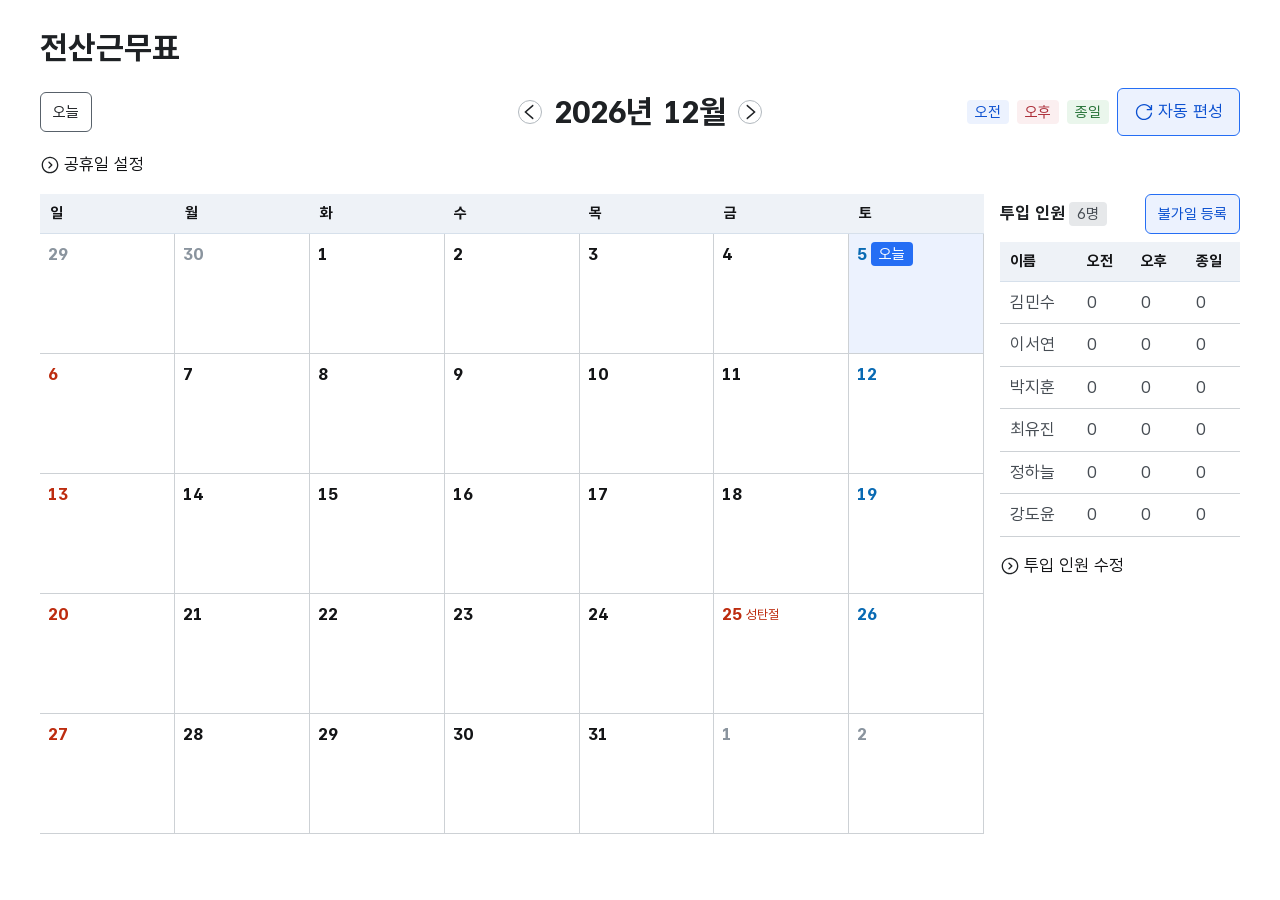
==== static/ssms/html/schedule.html @ 17f637df "Center a large month heading and use the KRDS calendar for holiday dates - Toolbar becomes a three-c" ====
<!DOCTYPE html>
<html lang="ko">
<head>
	<meta charset="UTF-8">
	<meta name="viewport" content="width=device-width, initial-scale=1.0">
	<title>전산근무표 일정 | SSMS</title>
	<link rel="stylesheet" href="../../krds/resources/css/component/output.css">
	<link rel="stylesheet" href="../css/font.css">
	<link rel="stylesheet" href="../css/schedule.css">
</head>
<body>
<div id="wrap">
	<main id="container">
		<div class="inner ssms-schedule">
			<!-- 페이지 제목 -->
			<div class="ssms-schedule__header">
				<h2 class="ssms-schedule__title">전산근무표</h2>
			</div>
			<!-- //페이지 제목 -->

			<!-- 달력 툴바 -->
			<div class="ssms-schedule__toolbar">
				<div class="ssms-schedule__today">
					<button type="button" class="krds-btn small tertiary" id="btn_today">오늘</button>
				</div>
				<div class="ssms-schedule__nav">
					<button type="button" class="krds-btn medium icon border" id="btn_prev_month">
						<span class="sr-only">이전 달</span>
						<i class="svg-icon ico-angle left"></i>
					</button>
					<h3 class="ssms-schedule__month" id="schedule_month"></h3>
					<button type="button" class="krds-btn medium icon border" id="btn_next_month">
						<span class="sr-only">다음 달</span>
						<i class="svg-icon ico-angle right"></i>
					</button>
				</div>
				<div class="ssms-schedule__actions">
					<div class="krds-badge-wrap" aria-label="근무 범례">
						<span class="krds-badge bg-light-primary">오전</span>
						<span class="krds-badge bg-light-point">오후</span>
						<span class="krds-badge bg-light-success">종일</span>
					</div>
					<button type="button" class="krds-btn medium secondary" id="btn_auto_assign">
						<i class="svg-icon ico-refresh"></i>
						자동 편성
					</button>
				</div>
			</div>
			<!-- //달력 툴바 -->

			<!-- 공휴일 설정 -->
			<div class="krds-disclosure conts-expand-area ssms-holiday">
				<button type="button" class="btn-conts-expand">공휴일 설정</button>
				<div class="expand-wrap">
					<div class="expand-in">
						<form id="holiday_form" novalidate>
							<div class="fieldset">
								<div class="form-col-group">
									<div class="form-group">
										<div class="form-tit">
											<label for="holiday_date">날짜</label>
										</div>
										<!-- KRDS 날짜 입력 필드: 직접 입력 + 달력 버튼, 달력(.krds-calendar-area)은 schedule.js에서 렌더링 -->
										<div class="form-conts calendar-conts" id="holiday_date_conts">
											<div class="calendar-input">
												<input type="text" id="holiday_date" class="krds-input datepicker" placeholder="YYYY-MM-DD" inputmode="numeric" maxlength="10" autocomplete="off" aria-describedby="holiday_date_hint">
												<button type="button" class="krds-btn medium icon form-btn-datepicker" id="btn_holiday_calendar" aria-haspopup="dialog" aria-expanded="false">
													<span class="sr-only">달력 열기</span>
													<i class="svg-icon ico-calendar"></i>
												</button>
											</div>
										</div>
										<p class="form-hint" id="holiday_date_hint">예: 2026-10-05</p>
									</div>
									<div class="form-group">
										<div class="form-tit">
											<label for="holiday_name">공휴일명</label>
										</div>
										<div class="form-conts">
											<input type="text" id="holiday_name" class="krds-input" maxlength="20" autocomplete="off" aria-describedby="holiday_name_hint">
										</div>
										<p class="form-hint" id="holiday_name_hint">예: 임시공휴일 (20자 이내)</p>
									</div>
								</div>
								<button type="submit" class="krds-btn medium secondary">공휴일 추가</button>
							</div>
						</form>
						<h4 class="ssms-holiday__title" id="holiday_list_title"></h4>
						<!-- 표시 중인 달의 공휴일 목록은 schedule.js에서 렌더링 -->
						<ul class="ssms-holiday__list" id="holiday_list" aria-labelledby="holiday_list_title" tabindex="-1"></ul>
					</div>
				</div>
			</div>
			<!-- //공휴일 설정 -->
			<p class="sr-only" id="schedule_status" aria-live="polite"></p>

			<div class="ssms-schedule__body">
				<!-- 달력 (tbody는 schedule.js에서 렌더링) -->
				<div class="krds-table-wrap scroll ssms-calendar ssms-schedule__calendar">
					<table class="tbl data">
						<caption class="sr-only" id="calendar_caption"></caption>
						<thead>
						<tr>
							<th scope="col">일</th>
							<th scope="col">월</th>
							<th scope="col">화</th>
							<th scope="col">수</th>
							<th scope="col">목</th>
							<th scope="col">금</th>
							<th scope="col">토</th>
						</tr>
						</thead>
						<tbody id="calendar_body"></tbody>
					</table>
				</div>
				<!-- //달력 -->

				<!-- 투입 인원 (tbody는 schedule.js에서 렌더링) -->
				<aside class="ssms-schedule__aside" aria-labelledby="tit_members">
					<div class="ssms-schedule__aside-head">
						<h3 class="ssms-schedule__subtitle" id="tit_members">투입 인원 <span class="krds-badge bg-light-gray" id="member_count"></span></h3>
						<button type="button" class="krds-btn small secondary open-modal" data-target="modal_unavailable">불가일 등록</button>
					</div>
					<div class="krds-table-wrap ssms-members">
						<table class="tbl data">
							<caption class="sr-only" id="members_caption"></caption>
							<thead>
							<tr>
								<th scope="col">이름</th>
								<th scope="col">오전</th>
								<th scope="col">오후</th>
								<th scope="col">종일</th>
							</tr>
							</thead>
							<tbody id="members_body"></tbody>
						</table>
					</div>

					<!-- 투입 인원 수정 -->
					<div class="krds-disclosure conts-expand-area ssms-member">
						<button type="button" class="btn-conts-expand">투입 인원 수정</button>
						<div class="expand-wrap">
							<div class="expand-in">
								<form id="member_form" novalidate>
									<div class="fieldset">
										<div class="form-group">
											<div class="form-tit">
												<label for="member_name">이름</label>
											</div>
											<div class="form-conts">
												<input type="text" id="member_name" class="krds-input" maxlength="20" autocomplete="off" aria-describedby="member_name_hint">
											</div>
											<p class="form-hint" id="member_name_hint">20자 이내로 입력해 주세요.</p>
										</div>
										<button type="submit" class="krds-btn medium secondary">인원 추가</button>
									</div>
								</form>
								<!-- 인원 목록(수정, 삭제)은 schedule.js에서 렌더링 -->
								<ul class="ssms-member__list" id="member_list" aria-label="투입 인원 목록" tabindex="-1"></ul>
							</div>
						</div>
					</div>
					<!-- //투입 인원 수정 -->
				</aside>
				<!-- //투입 인원 -->
			</div>
		</div>
	</main>
</div>

<!-- 근무 불가일 등록 모달 -->
<section id="modal_unavailable" class="krds-modal fade" role="dialog" aria-labelledby="tit_modal_unavailable">
	<div class="modal-dialog modal-md">
		<div class="modal-content">
			<div class="modal-header">
				<h2 id="tit_modal_unavailable" class="modal-title">근무 불가일 등록</h2>
			</div>
			<div class="modal-conts">
				<div class="conts-area">
					<div class="form-group">
						<div class="form-tit">
							<label for="unavailable_member">투입 인원</label>
						</div>
						<div class="form-conts">
							<select id="unavailable_member" class="krds-form-select"></select>
						</div>
					</div>
					<fieldset class="fieldset">
						<legend id="unavailable_legend"></legend>
						<p class="form-hint">근무에 들어갈 수 없는 날짜의 오전, 오후를 선택해 주세요. 금요일은 한 명이 종일 근무하므로 종일로 선택합니다. 주말과 공휴일은 제외됩니다.</p>
						<!-- 날짜별 오전/오후 체크박스는 schedule.js에서 렌더링 -->
						<div class="ssms-unavailable" id="unavailable_list"></div>
					</fieldset>
				</div>
			</div>
			<div class="modal-btn btn-wrap">
				<button type="button" class="krds-btn medium tertiary close-modal">취소</button>
				<button type="button" class="krds-btn medium primary close-modal" id="btn_unavailable_save">저장</button>
			</div>
			<button type="button" class="krds-btn medium icon btn-close close-modal">
				<span class="sr-only">닫기</span>
				<i class="svg-icon ico-popup-close"></i>
			</button>
		</div>
	</div>
	<div class="modal-back"></div>
</section>
<!-- //근무 불가일 등록 모달 -->

<!-- 근무 수정 모달 -->
<section id="modal_duty_edit" class="krds-modal fade" role="dialog" aria-labelledby="tit_modal_duty_edit">
	<div class="modal-dialog modal-sm">
		<div class="modal-content">
			<div class="modal-header">
				<h2 id="tit_modal_duty_edit" class="modal-title">근무 수정</h2>
			</div>
			<div class="modal-conts">
				<div class="conts-area">
					<!-- 달력에서 누른 날짜의 근무 칸(월~목: 오전/오후, 금: 종일)은 schedule.js에서 렌더링 -->
					<div class="fieldset" id="duty_slots"></div>
				</div>
			</div>
			<div class="modal-btn btn-wrap">
				<button type="button" class="krds-btn medium tertiary close-modal">취소</button>
				<button type="button" class="krds-btn medium primary close-modal" id="btn_duty_save">저장</button>
			</div>
			<button type="button" class="krds-btn medium icon btn-close close-modal">
				<span class="sr-only">닫기</span>
				<i class="svg-icon ico-popup-close"></i>
			</button>
		</div>
	</div>
	<div class="modal-back"></div>
</section>
<!-- //근무 수정 모달 -->

<!-- 투입 인원 삭제 확인 모달 -->
<section id="modal_member_delete" class="krds-modal fade" role="dialog" aria-labelledby="tit_modal_member_delete">
	<div class="modal-dialog modal-sm">
		<div class="modal-content">
			<div class="modal-header">
				<h2 id="tit_modal_member_delete" class="modal-title">투입 인원 삭제</h2>
			</div>
			<div class="modal-conts">
				<div class="conts-area">
					<p id="member_delete_message"></p>
				</div>
			</div>
			<div class="modal-btn btn-wrap">
				<button type="button" class="krds-btn medium tertiary close-modal">취소</button>
				<button type="button" class="krds-btn medium primary close-modal" id="btn_member_delete">삭제</button>
			</div>
			<button type="button" class="krds-btn medium icon btn-close close-modal">
				<span class="sr-only">닫기</span>
				<i class="svg-icon ico-popup-close"></i>
			</button>
		</div>
	</div>
	<div class="modal-back"></div>
</section>
<!-- //투입 인원 삭제 확인 모달 -->

<!--
	근무 편성 초기 데이터
	- 처음 실행할 때만 사용하고, 이후 변경 내용은 브라우저 localStorage("ssms.schedule")에 저장된다
	- members: 투입 인원 이름 목록
	- holidays: { "YYYY-MM-DD": "공휴일명" }
	- unavailable: { 이름: ["YYYY-MM-DD_AM" | "YYYY-MM-DD_PM"] }
	- unavailable 금요일: "YYYY-MM-DD_DAY"
	- schedule: { "YYYY-MM-DD": { "AM": 이름, "PM": 이름 } }, 금요일은 { "DAY": 이름 }
-->
<script type="application/json" id="schedule_data">
	{
		"holidays": {
			"2026-01-01": "신정",
			"2026-02-16": "설날 연휴",
			"2026-02-17": "설날",
			"2026-02-18": "설날 연휴",
			"2026-03-01": "삼일절",
			"2026-03-02": "대체공휴일",
			"2026-05-05": "어린이날",
			"2026-05-24": "부처님오신날",
			"2026-05-25": "대체공휴일",
			"2026-06-03": "전국동시지방선거",
			"2026-06-06": "현충일",
			"2026-08-15": "광복절",
			"2026-08-17": "대체공휴일",
			"2026-09-24": "추석 연휴",
			"2026-09-25": "추석",
			"2026-09-26": "추석 연휴",
			"2026-10-03": "개천절",
			"2026-10-05": "대체공휴일",
			"2026-10-09": "한글날",
			"2026-12-25": "성탄절"
		},
		"members": ["김민수", "이서연", "박지훈", "최유진", "정하늘", "강도윤"],
		"unavailable": {
			"김민수": ["2026-10-14_AM", "2026-10-14_PM", "2026-10-15_AM"],
			"이서연": ["2026-10-22_PM"],
			"박지훈": [],
			"최유진": ["2026-10-27_AM", "2026-10-28_AM", "2026-10-29_PM"],
			"정하늘": ["2026-10-07_PM"],
			"강도윤": ["2026-10-20_AM", "2026-10-20_PM"]
		},
		"schedule": {
			"2026-10-01": {"AM": "김민수", "PM": "최유진"},
			"2026-10-02": {"DAY": "이서연"},
			"2026-10-06": {"AM": "강도윤", "PM": "박지훈"},
			"2026-10-07": {"AM": "김민수", "PM": "최유진"},
			"2026-10-08": {"AM": "이서연", "PM": "정하늘"},
			"2026-10-12": {"AM": "강도윤", "PM": "박지훈"},
			"2026-10-13": {"AM": "김민수", "PM": "최유진"},
			"2026-10-14": {"AM": "이서연", "PM": "정하늘"},
			"2026-10-15": {"AM": "박지훈", "PM": "강도윤"},
			"2026-10-16": {"DAY": "최유진"},
			"2026-10-19": {"AM": "김민수", "PM": "최유진"},
			"2026-10-20": {"AM": "이서연", "PM": "정하늘"},
			"2026-10-21": {"AM": "박지훈", "PM": "강도윤"},
			"2026-10-22": {"AM": "최유진", "PM": "김민수"},
			"2026-10-23": {"DAY": "정하늘"},
			"2026-10-26": {"AM": "이서연", "PM": "정하늘"},
			"2026-10-27": {"AM": "박지훈", "PM": "강도윤"},
			"2026-10-28": {"AM": "정하늘", "PM": "김민수"},
			"2026-10-29": {"AM": "정하늘", "PM": "이서연"},
			"2026-10-30": {"DAY": "강도윤"}
		}
	}
</script>

<script src="../../krds/resources/js/component/ui-script.js"></script>
<script src="../js/schedule.js"></script>
</body>
</html>
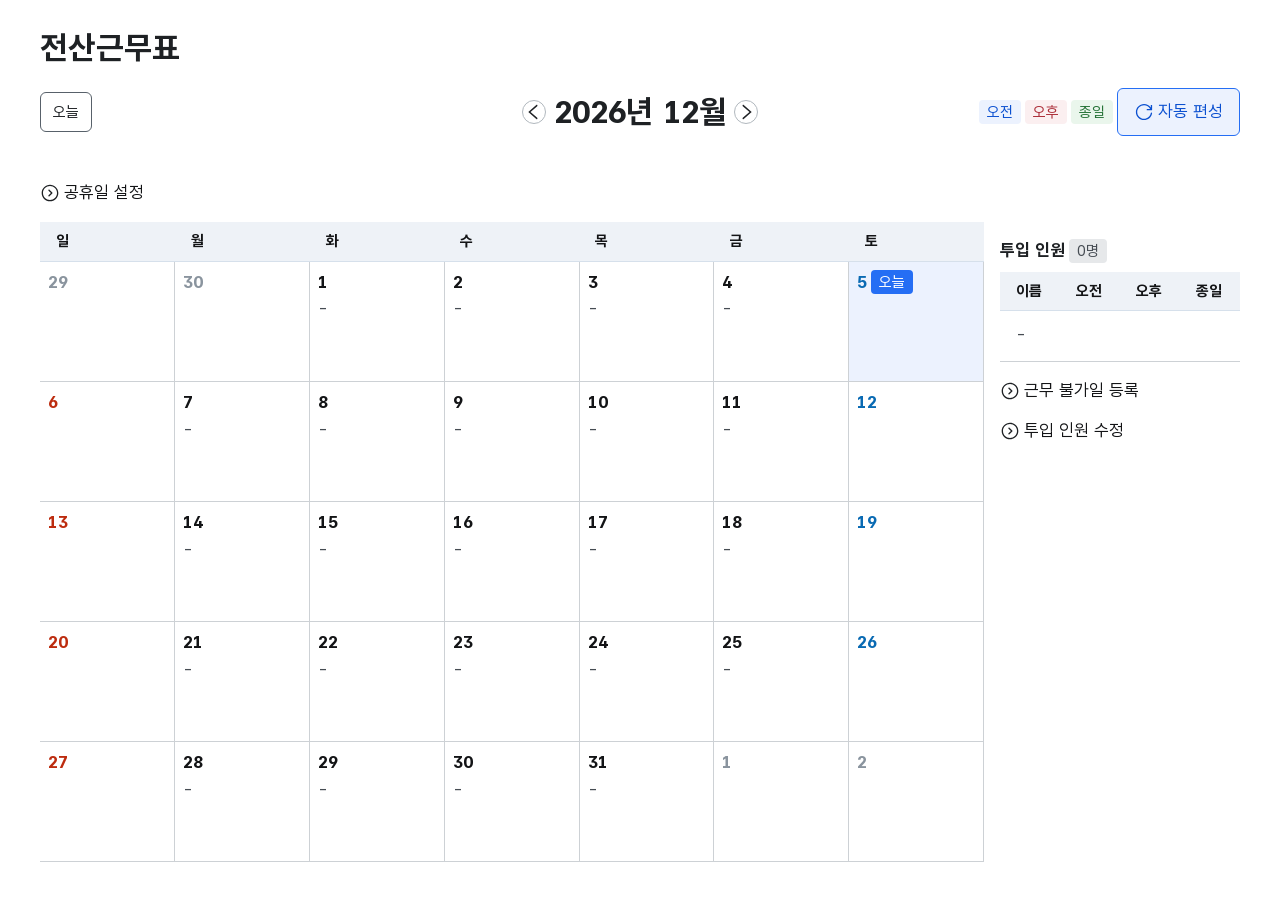
==== commit 66c0c601: "Rewrite schedule page compactly and align it with KRDS patterns Code must be printed and retyped for" ====
--- a/static/ssms/html/schedule.html
+++ b/static/ssms/html/schedule.html
@@ -1,331 +1,147 @@
 <!DOCTYPE html>
 <html lang="ko">
 <head>
-	<meta charset="UTF-8">
-	<meta name="viewport" content="width=device-width, initial-scale=1.0">
-	<title>전산근무표 일정 | SSMS</title>
-	<link rel="stylesheet" href="../../krds/resources/css/component/output.css">
-	<link rel="stylesheet" href="../css/font.css">
-	<link rel="stylesheet" href="../css/schedule.css">
+<meta charset="UTF-8">
+<meta name="viewport" content="width=device-width, initial-scale=1.0">
+<title>전산근무표 | SSMS</title>
+<link rel="stylesheet" href="../../krds/resources/css/component/output.css">
+<link rel="stylesheet" href="../css/schedule.css">
 </head>
 <body>
 <div id="wrap">
-	<main id="container">
-		<div class="inner ssms-schedule">
-			<!-- 페이지 제목 -->
-			<div class="ssms-schedule__header">
-				<h2 class="ssms-schedule__title">전산근무표</h2>
-			</div>
-			<!-- //페이지 제목 -->
+<main id="container" class="inner ssms">
+<h2 class="ssms__title">전산근무표</h2>
+<div class="ssms__toolbar">
+	<div><button type="button" class="krds-btn small tertiary" id="btn_today">오늘</button></div>
+	<div class="ssms__nav">
+		<button type="button" class="krds-btn medium icon border" id="btn_prev"><span class="sr-only">이전 달</span><i class="svg-icon ico-angle left"></i></button>
+		<h3 class="ssms__month" id="month"></h3>
+		<button type="button" class="krds-btn medium icon border" id="btn_next"><span class="sr-only">다음 달</span><i class="svg-icon ico-angle right"></i></button>
+	</div>
+	<div class="ssms__actions">
+		<span class="krds-badge bg-light-primary">오전</span>
+		<span class="krds-badge bg-light-point">오후</span>
+		<span class="krds-badge bg-light-success">종일</span>
+		<button type="button" class="krds-btn medium secondary" id="btn_auto"><i class="svg-icon ico-refresh"></i>자동 편성</button>
+	</div>
+</div>
+<p class="ssms__status" id="status" aria-live="polite"></p>
 
-			<!-- 달력 툴바 -->
-			<div class="ssms-schedule__toolbar">
-				<div class="ssms-schedule__today">
-					<button type="button" class="krds-btn small tertiary" id="btn_today">오늘</button>
+<div class="krds-disclosure conts-expand-area ssms__panel">
+	<button type="button" class="btn-conts-expand">공휴일 설정</button>
+	<div class="expand-wrap"><div class="expand-in">
+		<form id="holiday_form" class="fieldset" novalidate>
+			<p class="form-hint">모든 항목은 필수 입력입니다.</p>
+			<div class="form-col-group">
+				<div class="form-group">
+					<div class="form-tit"><label for="holiday_date">날짜</label></div>
+					<div class="form-conts calendar-conts" id="holiday_conts">
+						<div class="calendar-input">
+							<input type="text" id="holiday_date" class="krds-input" placeholder="YYYY-MM-DD" maxlength="10" autocomplete="off" aria-required="true" aria-describedby="holiday_date_hint">
+							<button type="button" class="krds-btn medium icon" id="holiday_cal" aria-expanded="false"><span class="sr-only">달력 열기</span><i class="svg-icon ico-calendar"></i></button>
+						</div>
+					</div>
+					<p class="form-hint" id="holiday_date_hint">예: 2026-10-05</p>
 				</div>
-				<div class="ssms-schedule__nav">
-					<button type="button" class="krds-btn medium icon border" id="btn_prev_month">
-						<span class="sr-only">이전 달</span>
-						<i class="svg-icon ico-angle left"></i>
-					</button>
-					<h3 class="ssms-schedule__month" id="schedule_month"></h3>
-					<button type="button" class="krds-btn medium icon border" id="btn_next_month">
-						<span class="sr-only">다음 달</span>
-						<i class="svg-icon ico-angle right"></i>
-					</button>
-				</div>
-				<div class="ssms-schedule__actions">
-					<div class="krds-badge-wrap" aria-label="근무 범례">
-						<span class="krds-badge bg-light-primary">오전</span>
-						<span class="krds-badge bg-light-point">오후</span>
-						<span class="krds-badge bg-light-success">종일</span>
-					</div>
-					<button type="button" class="krds-btn medium secondary" id="btn_auto_assign">
-						<i class="svg-icon ico-refresh"></i>
-						자동 편성
-					</button>
+				<div class="form-group">
+					<div class="form-tit"><label for="holiday_name">공휴일명</label></div>
+					<div class="form-conts"><input type="text" id="holiday_name" class="krds-input" maxlength="20" autocomplete="off" aria-required="true" aria-describedby="holiday_name_hint"></div>
+					<p class="form-hint" id="holiday_name_hint">예: 임시공휴일 (20자 이내)</p>
 				</div>
 			</div>
-			<!-- //달력 툴바 -->
-
-			<!-- 공휴일 설정 -->
-			<div class="krds-disclosure conts-expand-area ssms-holiday">
-				<button type="button" class="btn-conts-expand">공휴일 설정</button>
-				<div class="expand-wrap">
-					<div class="expand-in">
-						<form id="holiday_form" novalidate>
-							<div class="fieldset">
-								<div class="form-col-group">
-									<div class="form-group">
-										<div class="form-tit">
-											<label for="holiday_date">날짜</label>
-										</div>
-										<!-- KRDS 날짜 입력 필드: 직접 입력 + 달력 버튼, 달력(.krds-calendar-area)은 schedule.js에서 렌더링 -->
-										<div class="form-conts calendar-conts" id="holiday_date_conts">
-											<div class="calendar-input">
-												<input type="text" id="holiday_date" class="krds-input datepicker" placeholder="YYYY-MM-DD" inputmode="numeric" maxlength="10" autocomplete="off" aria-describedby="holiday_date_hint">
-												<button type="button" class="krds-btn medium icon form-btn-datepicker" id="btn_holiday_calendar" aria-haspopup="dialog" aria-expanded="false">
-													<span class="sr-only">달력 열기</span>
-													<i class="svg-icon ico-calendar"></i>
-												</button>
-											</div>
-										</div>
-										<p class="form-hint" id="holiday_date_hint">예: 2026-10-05</p>
-									</div>
-									<div class="form-group">
-										<div class="form-tit">
-											<label for="holiday_name">공휴일명</label>
-										</div>
-										<div class="form-conts">
-											<input type="text" id="holiday_name" class="krds-input" maxlength="20" autocomplete="off" aria-describedby="holiday_name_hint">
-										</div>
-										<p class="form-hint" id="holiday_name_hint">예: 임시공휴일 (20자 이내)</p>
-									</div>
-								</div>
-								<button type="submit" class="krds-btn medium secondary">공휴일 추가</button>
-							</div>
-						</form>
-						<h4 class="ssms-holiday__title" id="holiday_list_title"></h4>
-						<!-- 표시 중인 달의 공휴일 목록은 schedule.js에서 렌더링 -->
-						<ul class="ssms-holiday__list" id="holiday_list" aria-labelledby="holiday_list_title" tabindex="-1"></ul>
-					</div>
-				</div>
-			</div>
-			<!-- //공휴일 설정 -->
-			<p class="sr-only" id="schedule_status" aria-live="polite"></p>
-
-			<div class="ssms-schedule__body">
-				<!-- 달력 (tbody는 schedule.js에서 렌더링) -->
-				<div class="krds-table-wrap scroll ssms-calendar ssms-schedule__calendar">
-					<table class="tbl data">
-						<caption class="sr-only" id="calendar_caption"></caption>
-						<thead>
-						<tr>
-							<th scope="col">일</th>
-							<th scope="col">월</th>
-							<th scope="col">화</th>
-							<th scope="col">수</th>
-							<th scope="col">목</th>
-							<th scope="col">금</th>
-							<th scope="col">토</th>
-						</tr>
-						</thead>
-						<tbody id="calendar_body"></tbody>
-					</table>
-				</div>
-				<!-- //달력 -->
-
-				<!-- 투입 인원 (tbody는 schedule.js에서 렌더링) -->
-				<aside class="ssms-schedule__aside" aria-labelledby="tit_members">
-					<div class="ssms-schedule__aside-head">
-						<h3 class="ssms-schedule__subtitle" id="tit_members">투입 인원 <span class="krds-badge bg-light-gray" id="member_count"></span></h3>
-						<button type="button" class="krds-btn small secondary open-modal" data-target="modal_unavailable">불가일 등록</button>
-					</div>
-					<div class="krds-table-wrap ssms-members">
-						<table class="tbl data">
-							<caption class="sr-only" id="members_caption"></caption>
-							<thead>
-							<tr>
-								<th scope="col">이름</th>
-								<th scope="col">오전</th>
-								<th scope="col">오후</th>
-								<th scope="col">종일</th>
-							</tr>
-							</thead>
-							<tbody id="members_body"></tbody>
-						</table>
-					</div>
-
-					<!-- 투입 인원 수정 -->
-					<div class="krds-disclosure conts-expand-area ssms-member">
-						<button type="button" class="btn-conts-expand">투입 인원 수정</button>
-						<div class="expand-wrap">
-							<div class="expand-in">
-								<form id="member_form" novalidate>
-									<div class="fieldset">
-										<div class="form-group">
-											<div class="form-tit">
-												<label for="member_name">이름</label>
-											</div>
-											<div class="form-conts">
-												<input type="text" id="member_name" class="krds-input" maxlength="20" autocomplete="off" aria-describedby="member_name_hint">
-											</div>
-											<p class="form-hint" id="member_name_hint">20자 이내로 입력해 주세요.</p>
-										</div>
-										<button type="submit" class="krds-btn medium secondary">인원 추가</button>
-									</div>
-								</form>
-								<!-- 인원 목록(수정, 삭제)은 schedule.js에서 렌더링 -->
-								<ul class="ssms-member__list" id="member_list" aria-label="투입 인원 목록" tabindex="-1"></ul>
-							</div>
-						</div>
-					</div>
-					<!-- //투입 인원 수정 -->
-				</aside>
-				<!-- //투입 인원 -->
-			</div>
-		</div>
-	</main>
+			<div class="ssms__buttons"><button type="submit" class="krds-btn medium secondary">공휴일 추가</button></div>
+		</form>
+		<h4 class="ssms__subtitle" id="holiday_title"></h4>
+		<ul class="ssms__list" id="holiday_list" tabindex="-1"></ul>
+	</div></div>
 </div>
 
-<!-- 근무 불가일 등록 모달 -->
-<section id="modal_unavailable" class="krds-modal fade" role="dialog" aria-labelledby="tit_modal_unavailable">
-	<div class="modal-dialog modal-md">
-		<div class="modal-content">
-			<div class="modal-header">
-				<h2 id="tit_modal_unavailable" class="modal-title">근무 불가일 등록</h2>
-			</div>
-			<div class="modal-conts">
-				<div class="conts-area">
+<div class="ssms__body">
+	<div class="krds-table-wrap scroll ssms-calendar">
+		<table class="tbl data">
+			<caption class="sr-only" id="cal_caption"></caption>
+			<thead><tr><th scope="col">일</th><th scope="col">월</th><th scope="col">화</th><th scope="col">수</th><th scope="col">목</th><th scope="col">금</th><th scope="col">토</th></tr></thead>
+			<tbody id="cal_body"></tbody>
+		</table>
+	</div>
+	<aside class="ssms__aside">
+		<h3 class="ssms__subtitle">투입 인원 <span class="krds-badge bg-light-gray" id="member_count"></span></h3>
+		<div class="krds-table-wrap ssms-members">
+			<table class="tbl data">
+				<caption class="sr-only">이번 달 인원별 근무 횟수</caption>
+				<thead><tr><th scope="col">이름</th><th scope="col">오전</th><th scope="col">오후</th><th scope="col">종일</th></tr></thead>
+				<tbody id="member_body"></tbody>
+			</table>
+		</div>
+
+		<div class="krds-disclosure conts-expand-area ssms__panel">
+			<button type="button" class="btn-conts-expand">근무 불가일 등록</button>
+			<div class="expand-wrap"><div class="expand-in">
+				<form id="unavail_form" class="fieldset" novalidate>
 					<div class="form-group">
-						<div class="form-tit">
-							<label for="unavailable_member">투입 인원</label>
-						</div>
-						<div class="form-conts">
-							<select id="unavailable_member" class="krds-form-select"></select>
-						</div>
+						<div class="form-tit"><label for="unavail_member">투입 인원</label></div>
+						<div class="form-conts"><select id="unavail_member" class="krds-form-select"></select></div>
 					</div>
 					<fieldset class="fieldset">
-						<legend id="unavailable_legend"></legend>
-						<p class="form-hint">근무에 들어갈 수 없는 날짜의 오전, 오후를 선택해 주세요. 금요일은 한 명이 종일 근무하므로 종일로 선택합니다. 주말과 공휴일은 제외됩니다.</p>
-						<!-- 날짜별 오전/오후 체크박스는 schedule.js에서 렌더링 -->
-						<div class="ssms-unavailable" id="unavailable_list"></div>
+						<legend id="unavail_legend"></legend>
+						<p class="form-hint">근무할 수 없는 시간을 선택해 주세요. 금요일은 종일 한 명이 근무합니다.</p>
+						<div class="ssms__list" id="unavail_list"></div>
 					</fieldset>
-				</div>
-			</div>
-			<div class="modal-btn btn-wrap">
-				<button type="button" class="krds-btn medium tertiary close-modal">취소</button>
-				<button type="button" class="krds-btn medium primary close-modal" id="btn_unavailable_save">저장</button>
-			</div>
-			<button type="button" class="krds-btn medium icon btn-close close-modal">
-				<span class="sr-only">닫기</span>
-				<i class="svg-icon ico-popup-close"></i>
-			</button>
+					<div class="ssms__buttons">
+						<button type="button" class="krds-btn medium tertiary" id="unavail_cancel">취소</button>
+						<button type="submit" class="krds-btn medium primary">저장</button>
+					</div>
+				</form>
+			</div></div>
 		</div>
-	</div>
+
+		<div class="krds-disclosure conts-expand-area ssms__panel">
+			<button type="button" class="btn-conts-expand">투입 인원 수정</button>
+			<div class="expand-wrap"><div class="expand-in">
+				<form id="member_form" class="fieldset" novalidate>
+					<div class="form-group">
+						<div class="form-tit"><label for="member_name">이름 (필수)</label></div>
+						<div class="form-conts"><input type="text" id="member_name" class="krds-input" maxlength="20" autocomplete="off" aria-required="true" aria-describedby="member_name_hint"></div>
+						<p class="form-hint" id="member_name_hint">20자 이내로 입력해 주세요.</p>
+					</div>
+					<div class="ssms__buttons">
+						<button type="button" class="krds-btn medium tertiary" id="member_cancel" hidden>취소</button>
+						<button type="submit" class="krds-btn medium secondary" id="member_submit">인원 추가</button>
+					</div>
+				</form>
+				<ul class="ssms__list" id="member_list" tabindex="-1"></ul>
+			</div></div>
+		</div>
+	</aside>
+</div>
+</main>
+</div>
+
+<section id="modal_duty" class="krds-modal fade" role="dialog" aria-labelledby="duty_title">
+	<div class="modal-dialog modal-sm"><div class="modal-content">
+		<div class="modal-header"><h2 id="duty_title" class="modal-title"></h2></div>
+		<div class="modal-conts"><div class="conts-area fieldset" id="duty_slots"></div></div>
+		<div class="modal-btn btn-wrap">
+			<button type="button" class="krds-btn medium tertiary close-modal">취소</button>
+			<button type="button" class="krds-btn medium primary close-modal" id="duty_save">저장</button>
+		</div>
+		<button type="button" class="krds-btn medium icon btn-close close-modal"><span class="sr-only">닫기</span><i class="svg-icon ico-popup-close"></i></button>
+	</div></div>
 	<div class="modal-back"></div>
 </section>
-<!-- //근무 불가일 등록 모달 -->
 
-<!-- 근무 수정 모달 -->
-<section id="modal_duty_edit" class="krds-modal fade" role="dialog" aria-labelledby="tit_modal_duty_edit">
-	<div class="modal-dialog modal-sm">
-		<div class="modal-content">
-			<div class="modal-header">
-				<h2 id="tit_modal_duty_edit" class="modal-title">근무 수정</h2>
-			</div>
-			<div class="modal-conts">
-				<div class="conts-area">
-					<!-- 달력에서 누른 날짜의 근무 칸(월~목: 오전/오후, 금: 종일)은 schedule.js에서 렌더링 -->
-					<div class="fieldset" id="duty_slots"></div>
-				</div>
-			</div>
-			<div class="modal-btn btn-wrap">
-				<button type="button" class="krds-btn medium tertiary close-modal">취소</button>
-				<button type="button" class="krds-btn medium primary close-modal" id="btn_duty_save">저장</button>
-			</div>
-			<button type="button" class="krds-btn medium icon btn-close close-modal">
-				<span class="sr-only">닫기</span>
-				<i class="svg-icon ico-popup-close"></i>
-			</button>
+<section id="modal_confirm" class="krds-modal fade" role="dialog" aria-labelledby="confirm_title">
+	<div class="modal-dialog modal-sm"><div class="modal-content">
+		<div class="modal-header"><h2 id="confirm_title" class="modal-title"></h2></div>
+		<div class="modal-conts"><div class="conts-area"><p id="confirm_msg"></p></div></div>
+		<div class="modal-btn btn-wrap">
+			<button type="button" class="krds-btn medium tertiary close-modal">취소</button>
+			<button type="button" class="krds-btn medium primary close-modal" id="confirm_ok"></button>
 		</div>
-	</div>
+		<button type="button" class="krds-btn medium icon btn-close close-modal"><span class="sr-only">닫기</span><i class="svg-icon ico-popup-close"></i></button>
+	</div></div>
 	<div class="modal-back"></div>
 </section>
-<!-- //근무 수정 모달 -->
-
-<!-- 투입 인원 삭제 확인 모달 -->
-<section id="modal_member_delete" class="krds-modal fade" role="dialog" aria-labelledby="tit_modal_member_delete">
-	<div class="modal-dialog modal-sm">
-		<div class="modal-content">
-			<div class="modal-header">
-				<h2 id="tit_modal_member_delete" class="modal-title">투입 인원 삭제</h2>
-			</div>
-			<div class="modal-conts">
-				<div class="conts-area">
-					<p id="member_delete_message"></p>
-				</div>
-			</div>
-			<div class="modal-btn btn-wrap">
-				<button type="button" class="krds-btn medium tertiary close-modal">취소</button>
-				<button type="button" class="krds-btn medium primary close-modal" id="btn_member_delete">삭제</button>
-			</div>
-			<button type="button" class="krds-btn medium icon btn-close close-modal">
-				<span class="sr-only">닫기</span>
-				<i class="svg-icon ico-popup-close"></i>
-			</button>
-		</div>
-	</div>
-	<div class="modal-back"></div>
-</section>
-<!-- //투입 인원 삭제 확인 모달 -->
-
-<!--
-	근무 편성 초기 데이터
-	- 처음 실행할 때만 사용하고, 이후 변경 내용은 브라우저 localStorage("ssms.schedule")에 저장된다
-	- members: 투입 인원 이름 목록
-	- holidays: { "YYYY-MM-DD": "공휴일명" }
-	- unavailable: { 이름: ["YYYY-MM-DD_AM" | "YYYY-MM-DD_PM"] }
-	- unavailable 금요일: "YYYY-MM-DD_DAY"
-	- schedule: { "YYYY-MM-DD": { "AM": 이름, "PM": 이름 } }, 금요일은 { "DAY": 이름 }
--->
-<script type="application/json" id="schedule_data">
-	{
-		"holidays": {
-			"2026-01-01": "신정",
-			"2026-02-16": "설날 연휴",
-			"2026-02-17": "설날",
-			"2026-02-18": "설날 연휴",
-			"2026-03-01": "삼일절",
-			"2026-03-02": "대체공휴일",
-			"2026-05-05": "어린이날",
-			"2026-05-24": "부처님오신날",
-			"2026-05-25": "대체공휴일",
-			"2026-06-03": "전국동시지방선거",
-			"2026-06-06": "현충일",
-			"2026-08-15": "광복절",
-			"2026-08-17": "대체공휴일",
-			"2026-09-24": "추석 연휴",
-			"2026-09-25": "추석",
-			"2026-09-26": "추석 연휴",
-			"2026-10-03": "개천절",
-			"2026-10-05": "대체공휴일",
-			"2026-10-09": "한글날",
-			"2026-12-25": "성탄절"
-		},
-		"members": ["김민수", "이서연", "박지훈", "최유진", "정하늘", "강도윤"],
-		"unavailable": {
-			"김민수": ["2026-10-14_AM", "2026-10-14_PM", "2026-10-15_AM"],
-			"이서연": ["2026-10-22_PM"],
-			"박지훈": [],
-			"최유진": ["2026-10-27_AM", "2026-10-28_AM", "2026-10-29_PM"],
-			"정하늘": ["2026-10-07_PM"],
-			"강도윤": ["2026-10-20_AM", "2026-10-20_PM"]
-		},
-		"schedule": {
-			"2026-10-01": {"AM": "김민수", "PM": "최유진"},
-			"2026-10-02": {"DAY": "이서연"},
-			"2026-10-06": {"AM": "강도윤", "PM": "박지훈"},
-			"2026-10-07": {"AM": "김민수", "PM": "최유진"},
-			"2026-10-08": {"AM": "이서연", "PM": "정하늘"},
-			"2026-10-12": {"AM": "강도윤", "PM": "박지훈"},
-			"2026-10-13": {"AM": "김민수", "PM": "최유진"},
-			"2026-10-14": {"AM": "이서연", "PM": "정하늘"},
-			"2026-10-15": {"AM": "박지훈", "PM": "강도윤"},
-			"2026-10-16": {"DAY": "최유진"},
-			"2026-10-19": {"AM": "김민수", "PM": "최유진"},
-			"2026-10-20": {"AM": "이서연", "PM": "정하늘"},
-			"2026-10-21": {"AM": "박지훈", "PM": "강도윤"},
-			"2026-10-22": {"AM": "최유진", "PM": "김민수"},
-			"2026-10-23": {"DAY": "정하늘"},
-			"2026-10-26": {"AM": "이서연", "PM": "정하늘"},
-			"2026-10-27": {"AM": "박지훈", "PM": "강도윤"},
-			"2026-10-28": {"AM": "정하늘", "PM": "김민수"},
-			"2026-10-29": {"AM": "정하늘", "PM": "이서연"},
-			"2026-10-30": {"DAY": "강도윤"}
-		}
-	}
-</script>
 
 <script src="../../krds/resources/js/component/ui-script.js"></script>
 <script src="../js/schedule.js"></script>
--- a/static/ssms/css/schedule.css
+++ b/static/ssms/css/schedule.css
@@ -1,232 +1,45 @@
 @charset "UTF-8";
-/* 전산근무표 일정 - KRDS로 표현할 수 없는 레이아웃만 정의 */
+/* KRDS가 선언하지 않은 글꼴과 KRDS로 표현할 수 없는 배치만 정의 */
+@font-face { font-family: "Pretendard GOV"; font-weight: 400; src: url("../../krds/resources/fonts/PretendardGOV-Regular.subset.woff2") format("woff2"); }
+@font-face { font-family: "Pretendard GOV"; font-weight: 500; src: url("../../krds/resources/fonts/PretendardGOV-Medium.subset.woff2") format("woff2"); }
+@font-face { font-family: "Pretendard GOV"; font-weight: 700; src: url("../../krds/resources/fonts/PretendardGOV-Bold.subset.woff2") format("woff2"); }
+[hidden] { display: none !important; }
 
-/* 페이지 */
-.ssms-schedule {
-  padding-top: var(--krds-padding-8);
-  padding-bottom: var(--krds-padding-8);
-}
-.ssms-schedule__header,
-.ssms-schedule__toolbar,
-.ssms-schedule__nav,
-.ssms-schedule__actions {
-  display: flex;
-  flex-wrap: wrap;
-  align-items: center;
-  gap: var(--krds-gap-3);
-}
-.ssms-schedule__header,
-.ssms-schedule__toolbar {
-  justify-content: space-between;
-  margin-bottom: var(--krds-gap-5);
-}
-.ssms-schedule__title {
-  font-size: var(--krds-pc-font-size-heading-large);
-}
-.ssms-schedule__month {
-  min-width: 18rem;
-  font-size: var(--krds-pc-font-size-heading-large);
-  text-align: center;
-}
-/* 툴바: 왼쪽(오늘) · 가운데(연월) · 오른쪽(범례, 자동 편성) */
-.ssms-schedule__toolbar {
-  display: grid;
-  grid-template-columns: 1fr auto 1fr;
-}
-.ssms-schedule__actions {
-  justify-content: flex-end;
+.ssms { padding-top: var(--krds-padding-8); padding-bottom: var(--krds-padding-8); }
+.ssms__title { margin-bottom: var(--krds-gap-5); font-size: var(--krds-pc-font-size-heading-large); }
+.ssms__toolbar { display: grid; grid-template-columns: 1fr auto 1fr; align-items: center; gap: var(--krds-gap-3); }
+.ssms__nav, .ssms__actions, .ssms__buttons, .ssms__subtitle { display: flex; flex-wrap: wrap; align-items: center; gap: var(--krds-gap-2); }
+.ssms__actions, .ssms__buttons { justify-content: flex-end; align-self: stretch; } /* KRDS 입력폼: 버튼은 오른쪽 아래 */
+.ssms__status { min-height: 2.4rem; margin-top: var(--krds-gap-2); color: var(--krds-light-color-text-subtle); text-align: center; }
+.ssms__month { min-width: 18rem; font-size: var(--krds-pc-font-size-heading-large); text-align: center; }
+.ssms__subtitle { margin: var(--krds-gap-5) 0 var(--krds-gap-3); font-size: var(--krds-pc-font-size-heading-xsmall); }
+.ssms__panel { margin-top: var(--krds-gap-5); }
+.ssms__panel.active .expand-wrap { overflow: visible; } /* KRDS 달력 팝업이 잘리지 않도록 */
+.ssms__list { border-top: 1px solid var(--krds-light-color-divider-gray-light); }
+.ssms__list > * { display: flex; flex-wrap: wrap; align-items: center; justify-content: space-between; gap: var(--krds-gap-2); padding: var(--krds-padding-3) 0; border-bottom: 1px solid var(--krds-light-color-divider-gray-light); }
+.ssms__body { display: flex; align-items: flex-start; gap: var(--krds-gap-5); margin-top: var(--krds-gap-5); }
+.ssms__aside { flex-shrink: 0; width: 24rem; }
+
+.ssms-calendar { flex: 1; min-width: 0; --krds-table--data-tbody-padding: var(--krds-padding-3); --krds-table--data-tbody-padding-sides: var(--krds-padding-3); }
+.ssms-calendar .tbl { min-width: 84rem; }
+.ssms-calendar .tbl.data .ssms-calendar__cell { height: 12rem; vertical-align: top; border-right: 1px solid var(--krds-light-color-divider-gray-light); }
+.ssms-calendar .tbl.data .ssms-calendar__cell--today { background-color: var(--krds-light-color-surface-primary-subtler); }
+.ssms-calendar .tbl.data .ssms-calendar__cell--edit { cursor: pointer; }
+.ssms-calendar .tbl.data .ssms-calendar__cell--edit:hover { background-color: var(--krds-light-color-surface-gray-subtler); }
+.ssms-calendar__head, .ssms-calendar__item { display: flex; align-items: center; gap: var(--krds-gap-2); margin-bottom: var(--krds-gap-1); }
+.ssms-calendar__date { font: inherit; font-weight: 700; color: var(--krds-light-color-text-bolder); }
+.ssms-calendar__cell--holiday .ssms-calendar__date, .ssms-calendar__holiday { color: var(--krds-light-color-text-danger); }
+.ssms-calendar__cell--saturday .ssms-calendar__date { color: var(--krds-light-color-text-information); }
+.ssms-calendar__cell--other .ssms-calendar__date { color: var(--krds-light-color-text-disabled); }
+.ssms-calendar__holiday { font-size: var(--krds-pc-font-size-label-xsmall); }
+.ssms-members .tbl { min-width: 100%; }
+
+@media (max-width: 1023px) {
+	.ssms__body { flex-direction: column; }
+	.ssms__aside { width: 100%; }
 }
 @media (max-width: 767px) {
-  .ssms-schedule__month {
-    min-width: 0;
-    font-size: var(--krds-mobile-font-size-heading-large);
-  }
-  .ssms-schedule__toolbar {
-    grid-template-columns: 1fr;
-  }
-  .ssms-schedule__nav {
-    order: -1;
-    justify-content: center;
-  }
-  .ssms-schedule__actions {
-    justify-content: space-between;
-  }
+	.ssms__toolbar { grid-template-columns: 1fr; }
+	.ssms__nav { order: -1; justify-content: center; }
+	.ssms__month { min-width: 0; font-size: var(--krds-mobile-font-size-heading-large); }
 }
-.ssms-schedule__body {
-  display: flex;
-  align-items: flex-start;
-  gap: var(--krds-gap-5);
-}
-.ssms-schedule__calendar {
-  flex: 1;
-  min-width: 0;
-}
-.ssms-schedule__aside {
-  flex-shrink: 0;
-  width: 24rem;
-}
-.ssms-schedule__aside-head {
-  display: flex;
-  align-items: center;
-  justify-content: space-between;
-  gap: var(--krds-gap-2);
-  margin-bottom: var(--krds-gap-3);
-}
-.ssms-schedule__subtitle {
-  display: flex;
-  align-items: center;
-  gap: var(--krds-gap-2);
-  font-size: var(--krds-pc-font-size-heading-xsmall);
-}
-@media (max-width: 1023px) {
-  .ssms-schedule__body {
-    flex-direction: column;
-  }
-  .ssms-schedule__aside {
-    width: 100%;
-  }
-}
-
-/* 투입 인원 (KRDS 표 확장) */
-.ssms-members {
-  --krds-table--data-thead-th-padding-sides: var(--krds-padding-4);
-  --krds-table--data-tbody-padding: var(--krds-padding-3);
-  --krds-table--data-tbody-padding-sides: var(--krds-padding-4);
-}
-/* KRDS 모바일 표 최소 너비(73.2rem) 해제 - 3열 표라 가로 스크롤 불필요 */
-.ssms-members .tbl {
-  min-width: 100%;
-}
-
-/* 달력 (KRDS 표 .krds-table-wrap .tbl.data 확장) */
-.ssms-calendar {
-  --krds-table--data-thead-th-padding-sides: var(--krds-padding-4);
-  --krds-table--data-tbody-padding: var(--krds-padding-3);
-  --krds-table--data-tbody-padding-sides: var(--krds-padding-3);
-}
-.ssms-calendar .tbl {
-  min-width: 84rem;
-}
-/* KRDS 표의 vertical-align: middle 보다 우선하기 위해 상위 선택자 사용 */
-.ssms-calendar .tbl.data .ssms-calendar__cell {
-  height: 12rem;
-  vertical-align: top;
-  border-right: var(--krds-table--data-border-width) solid var(--krds-table--data-tbody-color-divider);
-}
-.ssms-calendar__cell--holiday .ssms-calendar__date {
-  color: var(--krds-light-color-text-danger);
-}
-.ssms-calendar__cell--saturday .ssms-calendar__date {
-  color: var(--krds-light-color-text-information);
-}
-.ssms-calendar__cell--other-month .ssms-calendar__date {
-  color: var(--krds-light-color-text-disabled);
-}
-.ssms-calendar .tbl.data .ssms-calendar__cell--today {
-  background-color: var(--krds-light-color-surface-primary-subtler);
-}
-.ssms-calendar__head {
-  display: flex;
-  align-items: center;
-  gap: var(--krds-gap-2);
-  margin-bottom: var(--krds-gap-2);
-}
-.ssms-calendar__date {
-  font-weight: var(--krds-font-weight-bold);
-  color: var(--krds-light-color-text-bolder);
-}
-.ssms-calendar__holiday {
-  font-size: var(--krds-pc-font-size-label-xsmall);
-  color: var(--krds-light-color-text-danger);
-}
-.ssms-calendar__list {
-  display: flex;
-  flex-direction: column;
-  gap: var(--krds-gap-1);
-}
-.ssms-calendar__item {
-  display: flex;
-  align-items: center;
-  gap: var(--krds-gap-2);
-}
-
-/* 근무 불가일 등록 (날짜별 오전/오후 체크박스 칩 그룹) */
-.ssms-unavailable {
-  align-self: stretch;
-  border-top: 1px solid var(--krds-light-color-divider-gray-light);
-}
-.ssms-unavailable__row {
-  display: flex;
-  align-items: center;
-  justify-content: space-between;
-  gap: var(--krds-gap-3);
-  padding: var(--krds-padding-3) 0;
-  border-bottom: 1px solid var(--krds-light-color-divider-gray-light);
-}
-.ssms-unavailable__date {
-  font-weight: var(--krds-font-weight-bold);
-  color: var(--krds-light-color-text-bolder);
-}
-
-/* 공휴일 설정 (KRDS 디스클로저 내부) */
-.ssms-holiday {
-  margin-bottom: var(--krds-gap-5);
-}
-.ssms-holiday__title {
-  margin: var(--krds-gap-6) 0 var(--krds-gap-3);
-  font-size: var(--krds-pc-font-size-heading-xxsmall);
-}
-.ssms-holiday__list {
-  border-top: 1px solid var(--krds-light-color-divider-gray-light);
-}
-.ssms-holiday__item {
-  display: flex;
-  align-items: center;
-  justify-content: space-between;
-  gap: var(--krds-gap-3);
-  padding: var(--krds-padding-3) 0;
-  border-bottom: 1px solid var(--krds-light-color-divider-gray-light);
-}
-
-/* 투입 인원 수정 (KRDS 디스클로저 내부) */
-.ssms-member {
-  margin-top: var(--krds-gap-5);
-}
-.ssms-member__list {
-  margin-top: var(--krds-gap-5);
-  border-top: 1px solid var(--krds-light-color-divider-gray-light);
-}
-.ssms-member__item {
-  display: flex;
-  align-items: center;
-  justify-content: space-between;
-  gap: var(--krds-gap-2);
-  padding: var(--krds-padding-3) 0;
-  border-bottom: 1px solid var(--krds-light-color-divider-gray-light);
-}
-.ssms-member__item--editing {
-  flex-direction: column;
-  align-items: stretch;
-}
-.ssms-member__actions {
-  display: flex;
-  justify-content: flex-end;
-  gap: var(--krds-gap-2);
-}
-
-/* 근무 수정: 근무일 칸을 누르면 수정 모달이 열린다 */
-.ssms-calendar__cell--editable {
-  cursor: pointer;
-}
-.ssms-calendar .tbl.data .ssms-calendar__cell--editable:hover {
-  background-color: var(--krds-light-color-surface-gray-subtler);
-}
-.ssms-calendar__date--button {
-  font-family: inherit;
-  font-size: inherit;
-}
-
-/* 공휴일 설정: 펼친 동안에는 KRDS 달력 팝업이 디스클로저(overflow: hidden) 밖으로 보이도록 허용 */
-.ssms-holiday.active .expand-wrap {
-  overflow: visible;
-}
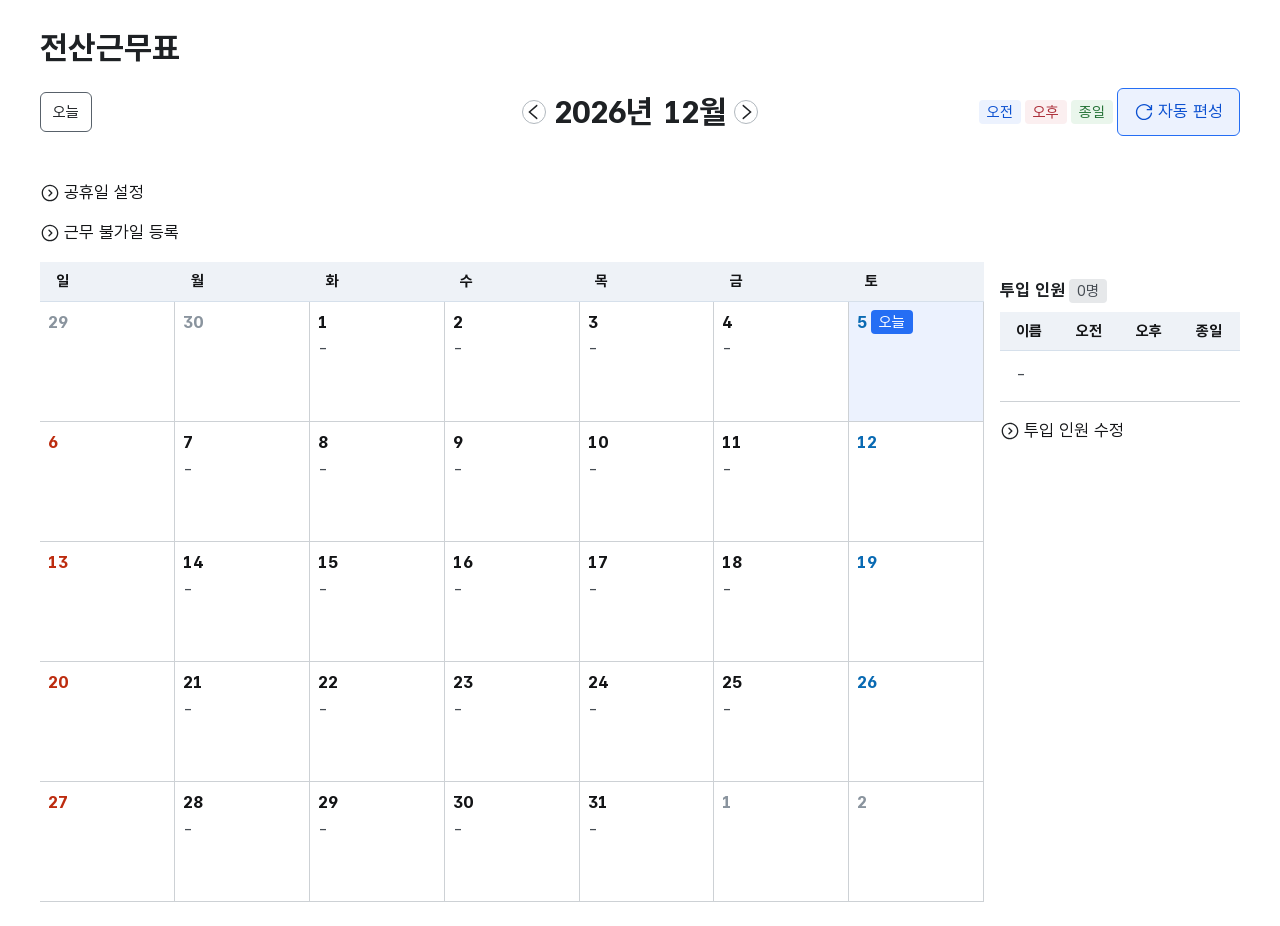
==== commit 94c731e2: "Tidy the unavailable-date and member panels - 근무 불가일 등록 moves from the narrow aside to a full-width " ====
--- a/static/ssms/html/schedule.html
+++ b/static/ssms/html/schedule.html
@@ -56,6 +56,27 @@
 	</div></div>
 </div>
 
+<div class="krds-disclosure conts-expand-area ssms__panel">
+	<button type="button" class="btn-conts-expand">근무 불가일 등록</button>
+	<div class="expand-wrap"><div class="expand-in">
+		<form id="unavail_form" class="fieldset" novalidate>
+			<div class="form-col-group"><div class="form-group">
+				<div class="form-tit"><label for="unavail_member">투입 인원</label></div>
+				<div class="form-conts"><select id="unavail_member" class="krds-form-select"></select></div>
+			</div></div>
+			<fieldset class="fieldset">
+				<legend id="unavail_legend"></legend>
+				<p class="form-hint">근무할 수 없는 시간을 선택해 주세요. 금요일은 종일 한 명이 근무합니다.</p>
+				<div class="ssms__list ssms__grid" id="unavail_list"></div>
+			</fieldset>
+			<div class="ssms__buttons">
+				<button type="button" class="krds-btn medium tertiary" id="unavail_cancel">취소</button>
+				<button type="submit" class="krds-btn medium primary">저장</button>
+			</div>
+		</form>
+	</div></div>
+</div>
+
 <div class="ssms__body">
 	<div class="krds-table-wrap scroll ssms-calendar">
 		<table class="tbl data">
@@ -75,39 +96,18 @@
 		</div>
 
 		<div class="krds-disclosure conts-expand-area ssms__panel">
-			<button type="button" class="btn-conts-expand">근무 불가일 등록</button>
-			<div class="expand-wrap"><div class="expand-in">
-				<form id="unavail_form" class="fieldset" novalidate>
-					<div class="form-group">
-						<div class="form-tit"><label for="unavail_member">투입 인원</label></div>
-						<div class="form-conts"><select id="unavail_member" class="krds-form-select"></select></div>
-					</div>
-					<fieldset class="fieldset">
-						<legend id="unavail_legend"></legend>
-						<p class="form-hint">근무할 수 없는 시간을 선택해 주세요. 금요일은 종일 한 명이 근무합니다.</p>
-						<div class="ssms__list" id="unavail_list"></div>
-					</fieldset>
-					<div class="ssms__buttons">
-						<button type="button" class="krds-btn medium tertiary" id="unavail_cancel">취소</button>
-						<button type="submit" class="krds-btn medium primary">저장</button>
-					</div>
-				</form>
-			</div></div>
-		</div>
-
-		<div class="krds-disclosure conts-expand-area ssms__panel">
 			<button type="button" class="btn-conts-expand">투입 인원 수정</button>
 			<div class="expand-wrap"><div class="expand-in">
 				<form id="member_form" class="fieldset" novalidate>
 					<div class="form-group">
 						<div class="form-tit"><label for="member_name">이름 (필수)</label></div>
-						<div class="form-conts"><input type="text" id="member_name" class="krds-input" maxlength="20" autocomplete="off" aria-required="true" aria-describedby="member_name_hint"></div>
+						<div class="form-conts"><div class="input-group">
+							<input type="text" id="member_name" class="krds-input" maxlength="20" autocomplete="off" aria-required="true" aria-describedby="member_name_hint">
+							<button type="submit" class="krds-btn medium secondary" id="member_submit">추가</button>
+						</div></div>
 						<p class="form-hint" id="member_name_hint">20자 이내로 입력해 주세요.</p>
 					</div>
-					<div class="ssms__buttons">
-						<button type="button" class="krds-btn medium tertiary" id="member_cancel" hidden>취소</button>
-						<button type="submit" class="krds-btn medium secondary" id="member_submit">인원 추가</button>
-					</div>
+					<div class="ssms__buttons" hidden><button type="button" class="krds-btn small text" id="member_cancel">변경 취소</button></div>
 				</form>
 				<ul class="ssms__list" id="member_list" tabindex="-1"></ul>
 			</div></div>
--- a/static/ssms/css/schedule.css
+++ b/static/ssms/css/schedule.css
@@ -17,6 +17,8 @@
 .ssms__panel.active .expand-wrap { overflow: visible; } /* KRDS 달력 팝업이 잘리지 않도록 */
 .ssms__list { border-top: 1px solid var(--krds-light-color-divider-gray-light); }
 .ssms__list > * { display: flex; flex-wrap: wrap; align-items: center; justify-content: space-between; gap: var(--krds-gap-2); padding: var(--krds-padding-3) 0; border-bottom: 1px solid var(--krds-light-color-divider-gray-light); }
+.ssms__grid { display: grid; grid-template-columns: repeat(auto-fill, minmax(26rem, 1fr)); column-gap: var(--krds-gap-8); align-self: stretch; border-top: 0; }
+.ssms__grid > * { flex-wrap: nowrap; border-top: 1px solid var(--krds-light-color-divider-gray-light); border-bottom: 0; }
 .ssms__body { display: flex; align-items: flex-start; gap: var(--krds-gap-5); margin-top: var(--krds-gap-5); }
 .ssms__aside { flex-shrink: 0; width: 24rem; }
 
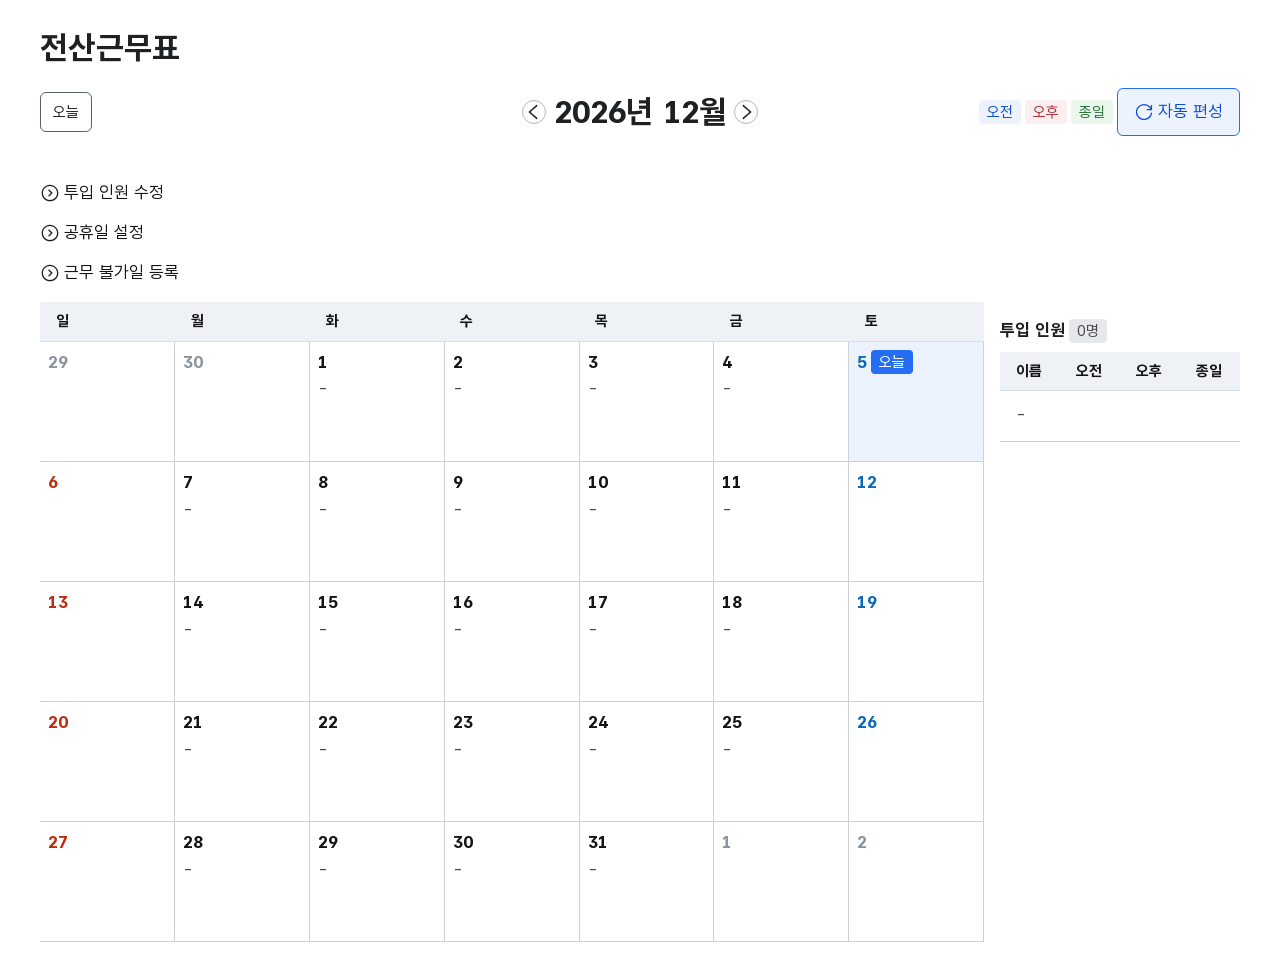
==== commit df12e1de: "Group all settings panels above the calendar - Move 투입 인원 수정 out of the aside so the three settings " ====
--- a/static/ssms/html/schedule.html
+++ b/static/ssms/html/schedule.html
@@ -28,6 +28,24 @@
 <p class="ssms__status" id="status" aria-live="polite"></p>
 
 <div class="krds-disclosure conts-expand-area ssms__panel">
+	<button type="button" class="btn-conts-expand">투입 인원 수정</button>
+	<div class="expand-wrap"><div class="expand-in">
+		<form id="member_form" class="fieldset" novalidate>
+			<div class="form-col-group"><div class="form-group">
+				<div class="form-tit"><label for="member_name">이름 (필수)</label></div>
+				<div class="form-conts"><div class="input-group">
+					<input type="text" id="member_name" class="krds-input" maxlength="20" autocomplete="off" aria-required="true" aria-describedby="member_name_hint">
+					<button type="submit" class="krds-btn medium secondary" id="member_submit">추가</button>
+				</div></div>
+				<p class="form-hint" id="member_name_hint">20자 이내로 입력해 주세요.</p>
+			</div></div>
+			<div class="ssms__buttons" hidden><button type="button" class="krds-btn small text" id="member_cancel">변경 취소</button></div>
+		</form>
+		<ul class="ssms__list ssms__grid" id="member_list" tabindex="-1"></ul>
+	</div></div>
+</div>
+
+<div class="krds-disclosure conts-expand-area ssms__panel">
 	<button type="button" class="btn-conts-expand">공휴일 설정</button>
 	<div class="expand-wrap"><div class="expand-in">
 		<form id="holiday_form" class="fieldset" novalidate>
@@ -52,7 +70,7 @@
 			<div class="ssms__buttons"><button type="submit" class="krds-btn medium secondary">공휴일 추가</button></div>
 		</form>
 		<h4 class="ssms__subtitle" id="holiday_title"></h4>
-		<ul class="ssms__list" id="holiday_list" tabindex="-1"></ul>
+		<ul class="ssms__list ssms__grid" id="holiday_list" tabindex="-1"></ul>
 	</div></div>
 </div>
 
@@ -94,24 +112,6 @@
 				<tbody id="member_body"></tbody>
 			</table>
 		</div>
-
-		<div class="krds-disclosure conts-expand-area ssms__panel">
-			<button type="button" class="btn-conts-expand">투입 인원 수정</button>
-			<div class="expand-wrap"><div class="expand-in">
-				<form id="member_form" class="fieldset" novalidate>
-					<div class="form-group">
-						<div class="form-tit"><label for="member_name">이름 (필수)</label></div>
-						<div class="form-conts"><div class="input-group">
-							<input type="text" id="member_name" class="krds-input" maxlength="20" autocomplete="off" aria-required="true" aria-describedby="member_name_hint">
-							<button type="submit" class="krds-btn medium secondary" id="member_submit">추가</button>
-						</div></div>
-						<p class="form-hint" id="member_name_hint">20자 이내로 입력해 주세요.</p>
-					</div>
-					<div class="ssms__buttons" hidden><button type="button" class="krds-btn small text" id="member_cancel">변경 취소</button></div>
-				</form>
-				<ul class="ssms__list" id="member_list" tabindex="-1"></ul>
-			</div></div>
-		</div>
 	</aside>
 </div>
 </main>
--- a/static/ssms/css/schedule.css
+++ b/static/ssms/css/schedule.css
@@ -30,7 +30,7 @@
 .ssms-calendar .tbl.data .ssms-calendar__cell--edit:hover { background-color: var(--krds-light-color-surface-gray-subtler); }
 .ssms-calendar__head, .ssms-calendar__item { display: flex; align-items: center; gap: var(--krds-gap-2); margin-bottom: var(--krds-gap-1); }
 .ssms-calendar__date { font: inherit; font-weight: 700; color: var(--krds-light-color-text-bolder); }
-.ssms-calendar__cell--holiday .ssms-calendar__date, .ssms-calendar__holiday { color: var(--krds-light-color-text-danger); }
+.ssms-calendar__cell--holiday .ssms-calendar__date, .ssms-calendar__holiday, .ssms-calendar__none { color: var(--krds-light-color-text-danger); }
 .ssms-calendar__cell--saturday .ssms-calendar__date { color: var(--krds-light-color-text-information); }
 .ssms-calendar__cell--other .ssms-calendar__date { color: var(--krds-light-color-text-disabled); }
 .ssms-calendar__holiday { font-size: var(--krds-pc-font-size-label-xsmall); }
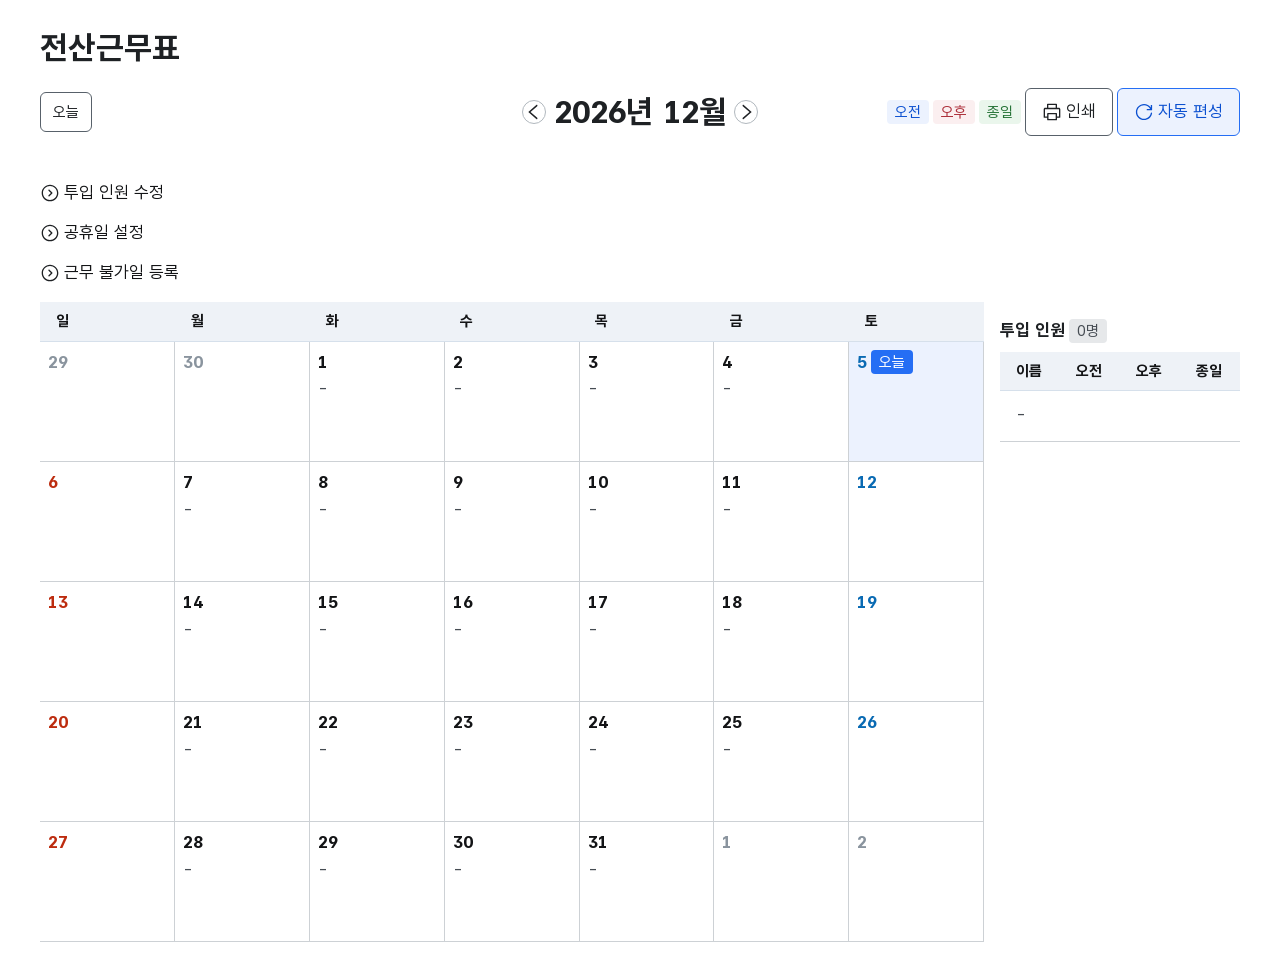
==== commit 31bc0c5a: "Print only the calendar - 인쇄 button (KRDS tertiary with print icon) calls window.print() - @media pr" ====
--- a/static/ssms/html/schedule.html
+++ b/static/ssms/html/schedule.html
@@ -22,6 +22,7 @@
 		<span class="krds-badge bg-light-primary">오전</span>
 		<span class="krds-badge bg-light-point">오후</span>
 		<span class="krds-badge bg-light-success">종일</span>
+		<button type="button" class="krds-btn medium tertiary" id="btn_print"><i class="svg-icon ico-print"></i>인쇄</button>
 		<button type="button" class="krds-btn medium secondary" id="btn_auto"><i class="svg-icon ico-refresh"></i>자동 편성</button>
 	</div>
 </div>
--- a/static/ssms/css/schedule.css
+++ b/static/ssms/css/schedule.css
@@ -45,3 +45,15 @@
 	.ssms__nav { order: -1; justify-content: center; }
 	.ssms__month { min-width: 0; font-size: var(--krds-mobile-font-size-heading-large); }
 }
+/* 인쇄: 연월과 달력만 A4 가로로 출력 */
+@media print {
+	@page { size: A4 landscape; margin: 10mm; }
+	* { -webkit-print-color-adjust: exact; print-color-adjust: exact; }
+	.ssms { padding: 0; }
+	.ssms__title, .ssms__toolbar > :not(.ssms__nav), .ssms__nav button, .ssms__status, .ssms__panel, .ssms__aside { display: none !important; }
+	.ssms__toolbar { display: block; }
+	.ssms__nav { justify-content: center; }
+	.ssms__body { margin-top: var(--krds-gap-3); }
+	.ssms-calendar .tbl { min-width: 0; }
+	.ssms-calendar .tbl.data .ssms-calendar__cell { height: 2.6cm; }
+}
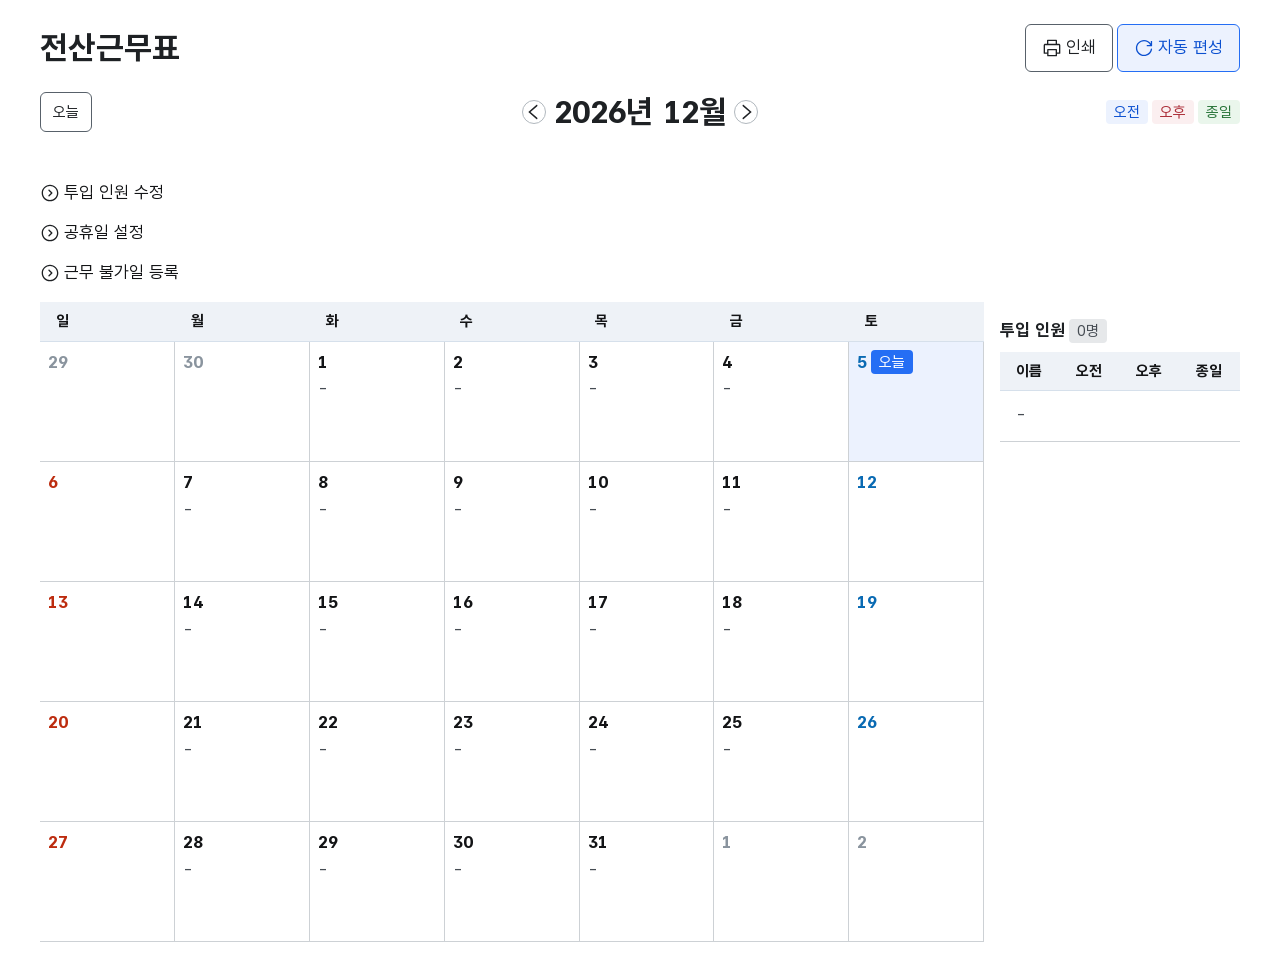
==== commit f5c6377c: "Separate page actions from calendar controls - Title row: 전산근무표 with page actions on the right (인쇄, " ====
--- a/static/ssms/html/schedule.html
+++ b/static/ssms/html/schedule.html
@@ -10,7 +10,13 @@
 <body>
 <div id="wrap">
 <main id="container" class="inner ssms">
-<h2 class="ssms__title">전산근무표</h2>
+<div class="ssms__header">
+	<h2 class="ssms__title">전산근무표</h2>
+	<div class="ssms__actions">
+		<button type="button" class="krds-btn medium tertiary" id="btn_print"><i class="svg-icon ico-print"></i>인쇄</button>
+		<button type="button" class="krds-btn medium secondary" id="btn_auto"><i class="svg-icon ico-refresh"></i>자동 편성</button>
+	</div>
+</div>
 <div class="ssms__toolbar">
 	<div><button type="button" class="krds-btn small tertiary" id="btn_today">오늘</button></div>
 	<div class="ssms__nav">
@@ -18,12 +24,10 @@
 		<h3 class="ssms__month" id="month"></h3>
 		<button type="button" class="krds-btn medium icon border" id="btn_next"><span class="sr-only">다음 달</span><i class="svg-icon ico-angle right"></i></button>
 	</div>
-	<div class="ssms__actions">
+	<div class="ssms__actions" aria-label="근무 범례">
 		<span class="krds-badge bg-light-primary">오전</span>
 		<span class="krds-badge bg-light-point">오후</span>
 		<span class="krds-badge bg-light-success">종일</span>
-		<button type="button" class="krds-btn medium tertiary" id="btn_print"><i class="svg-icon ico-print"></i>인쇄</button>
-		<button type="button" class="krds-btn medium secondary" id="btn_auto"><i class="svg-icon ico-refresh"></i>자동 편성</button>
 	</div>
 </div>
 <p class="ssms__status" id="status" aria-live="polite"></p>
--- a/static/ssms/css/schedule.css
+++ b/static/ssms/css/schedule.css
@@ -6,7 +6,8 @@
 [hidden] { display: none !important; }
 
 .ssms { padding-top: var(--krds-padding-8); padding-bottom: var(--krds-padding-8); }
-.ssms__title { margin-bottom: var(--krds-gap-5); font-size: var(--krds-pc-font-size-heading-large); }
+.ssms__header { display: flex; flex-wrap: wrap; align-items: center; justify-content: space-between; gap: var(--krds-gap-3); margin-bottom: var(--krds-gap-5); }
+.ssms__title { font-size: var(--krds-pc-font-size-heading-large); }
 .ssms__toolbar { display: grid; grid-template-columns: 1fr auto 1fr; align-items: center; gap: var(--krds-gap-3); }
 .ssms__nav, .ssms__actions, .ssms__buttons, .ssms__subtitle { display: flex; flex-wrap: wrap; align-items: center; gap: var(--krds-gap-2); }
 .ssms__actions, .ssms__buttons { justify-content: flex-end; align-self: stretch; } /* KRDS 입력폼: 버튼은 오른쪽 아래 */
@@ -41,8 +42,8 @@
 	.ssms__aside { width: 100%; }
 }
 @media (max-width: 767px) {
-	.ssms__toolbar { grid-template-columns: 1fr; }
-	.ssms__nav { order: -1; justify-content: center; }
+	.ssms__toolbar { grid-template-columns: 1fr 1fr; }
+	.ssms__nav { order: -1; grid-column: 1 / -1; justify-content: center; }
 	.ssms__month { min-width: 0; font-size: var(--krds-mobile-font-size-heading-large); }
 }
 /* 인쇄: 연월과 달력만 A4 가로로 출력 */
@@ -50,7 +51,7 @@
 	@page { size: A4 landscape; margin: 10mm; }
 	* { -webkit-print-color-adjust: exact; print-color-adjust: exact; }
 	.ssms { padding: 0; }
-	.ssms__title, .ssms__toolbar > :not(.ssms__nav), .ssms__nav button, .ssms__status, .ssms__panel, .ssms__aside { display: none !important; }
+	.ssms__header, .ssms__toolbar > :not(.ssms__nav), .ssms__nav button, .ssms__status, .ssms__panel, .ssms__aside { display: none !important; }
 	.ssms__toolbar { display: block; }
 	.ssms__nav { justify-content: center; }
 	.ssms__body { margin-top: var(--krds-gap-3); }
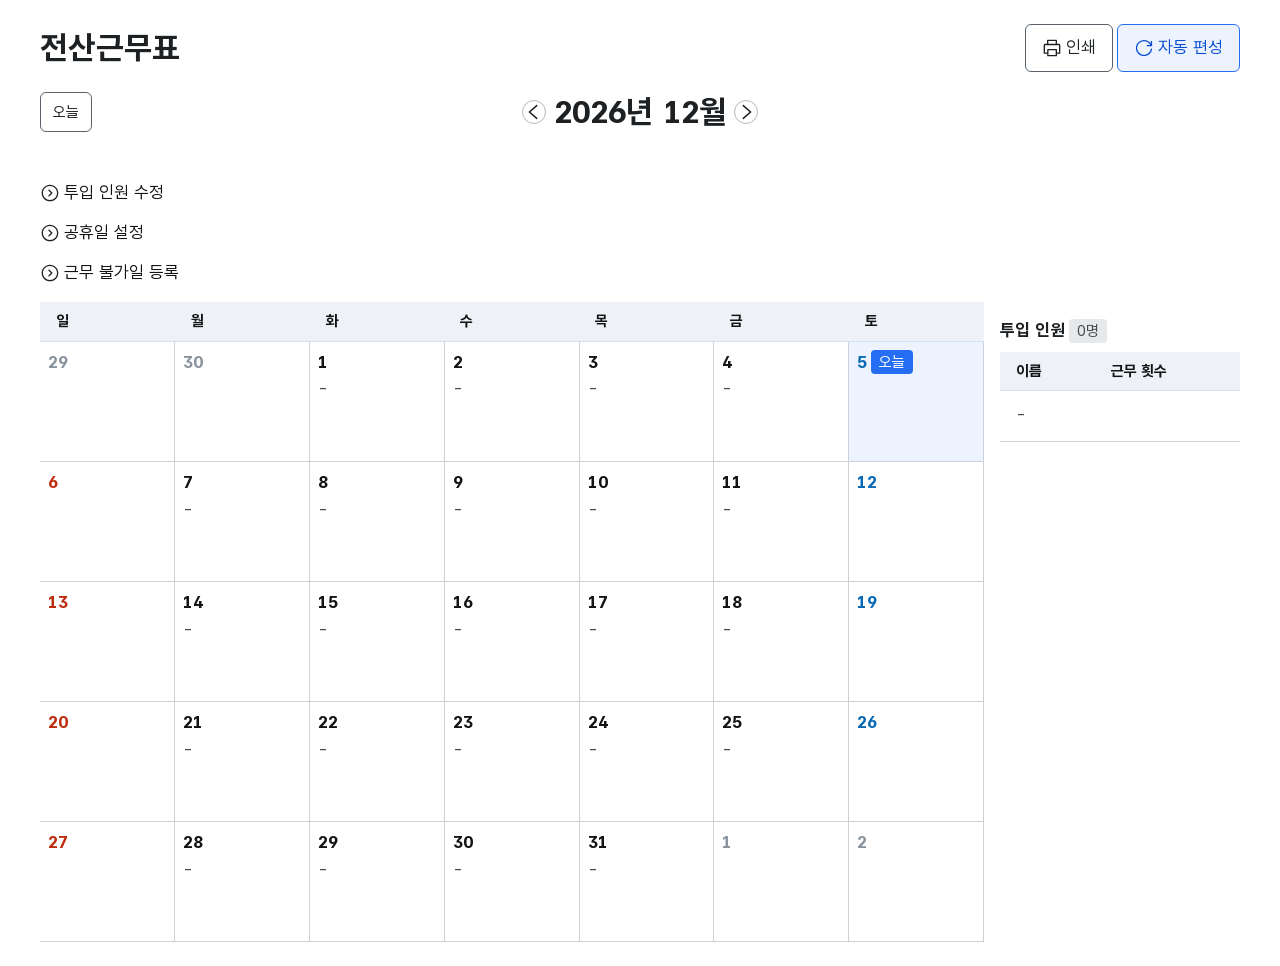
==== commit df6d02bb: "Make every workday a single full-day duty - All workdays (Mon-Fri, not holidays) have one 종일 duty; t" ====
--- a/static/ssms/html/schedule.html
+++ b/static/ssms/html/schedule.html
@@ -1,154 +1,277 @@
-<!DOCTYPE html>
+<!doctype html>
 <html lang="ko">
-<head>
-<meta charset="UTF-8">
-<meta name="viewport" content="width=device-width, initial-scale=1.0">
-<title>전산근무표 | SSMS</title>
-<link rel="stylesheet" href="../../krds/resources/css/component/output.css">
-<link rel="stylesheet" href="../css/schedule.css">
-</head>
-<body>
-<div id="wrap">
-<main id="container" class="inner ssms">
-<div class="ssms__header">
-	<h2 class="ssms__title">전산근무표</h2>
-	<div class="ssms__actions">
-		<button type="button" class="krds-btn medium tertiary" id="btn_print"><i class="svg-icon ico-print"></i>인쇄</button>
-		<button type="button" class="krds-btn medium secondary" id="btn_auto"><i class="svg-icon ico-refresh"></i>자동 편성</button>
-	</div>
-</div>
-<div class="ssms__toolbar">
-	<div><button type="button" class="krds-btn small tertiary" id="btn_today">오늘</button></div>
-	<div class="ssms__nav">
-		<button type="button" class="krds-btn medium icon border" id="btn_prev"><span class="sr-only">이전 달</span><i class="svg-icon ico-angle left"></i></button>
-		<h3 class="ssms__month" id="month"></h3>
-		<button type="button" class="krds-btn medium icon border" id="btn_next"><span class="sr-only">다음 달</span><i class="svg-icon ico-angle right"></i></button>
-	</div>
-	<div class="ssms__actions" aria-label="근무 범례">
-		<span class="krds-badge bg-light-primary">오전</span>
-		<span class="krds-badge bg-light-point">오후</span>
-		<span class="krds-badge bg-light-success">종일</span>
-	</div>
-</div>
-<p class="ssms__status" id="status" aria-live="polite"></p>
-
-<div class="krds-disclosure conts-expand-area ssms__panel">
-	<button type="button" class="btn-conts-expand">투입 인원 수정</button>
-	<div class="expand-wrap"><div class="expand-in">
-		<form id="member_form" class="fieldset" novalidate>
-			<div class="form-col-group"><div class="form-group">
-				<div class="form-tit"><label for="member_name">이름 (필수)</label></div>
-				<div class="form-conts"><div class="input-group">
-					<input type="text" id="member_name" class="krds-input" maxlength="20" autocomplete="off" aria-required="true" aria-describedby="member_name_hint">
-					<button type="submit" class="krds-btn medium secondary" id="member_submit">추가</button>
-				</div></div>
-				<p class="form-hint" id="member_name_hint">20자 이내로 입력해 주세요.</p>
-			</div></div>
-			<div class="ssms__buttons" hidden><button type="button" class="krds-btn small text" id="member_cancel">변경 취소</button></div>
-		</form>
-		<ul class="ssms__list ssms__grid" id="member_list" tabindex="-1"></ul>
-	</div></div>
-</div>
-
-<div class="krds-disclosure conts-expand-area ssms__panel">
-	<button type="button" class="btn-conts-expand">공휴일 설정</button>
-	<div class="expand-wrap"><div class="expand-in">
-		<form id="holiday_form" class="fieldset" novalidate>
-			<p class="form-hint">모든 항목은 필수 입력입니다.</p>
-			<div class="form-col-group">
-				<div class="form-group">
-					<div class="form-tit"><label for="holiday_date">날짜</label></div>
-					<div class="form-conts calendar-conts" id="holiday_conts">
-						<div class="calendar-input">
-							<input type="text" id="holiday_date" class="krds-input" placeholder="YYYY-MM-DD" maxlength="10" autocomplete="off" aria-required="true" aria-describedby="holiday_date_hint">
-							<button type="button" class="krds-btn medium icon" id="holiday_cal" aria-expanded="false"><span class="sr-only">달력 열기</span><i class="svg-icon ico-calendar"></i></button>
-						</div>
-					</div>
-					<p class="form-hint" id="holiday_date_hint">예: 2026-10-05</p>
-				</div>
-				<div class="form-group">
-					<div class="form-tit"><label for="holiday_name">공휴일명</label></div>
-					<div class="form-conts"><input type="text" id="holiday_name" class="krds-input" maxlength="20" autocomplete="off" aria-required="true" aria-describedby="holiday_name_hint"></div>
-					<p class="form-hint" id="holiday_name_hint">예: 임시공휴일 (20자 이내)</p>
-				</div>
-			</div>
-			<div class="ssms__buttons"><button type="submit" class="krds-btn medium secondary">공휴일 추가</button></div>
-		</form>
-		<h4 class="ssms__subtitle" id="holiday_title"></h4>
-		<ul class="ssms__list ssms__grid" id="holiday_list" tabindex="-1"></ul>
-	</div></div>
-</div>
-
-<div class="krds-disclosure conts-expand-area ssms__panel">
-	<button type="button" class="btn-conts-expand">근무 불가일 등록</button>
-	<div class="expand-wrap"><div class="expand-in">
-		<form id="unavail_form" class="fieldset" novalidate>
-			<div class="form-col-group"><div class="form-group">
-				<div class="form-tit"><label for="unavail_member">투입 인원</label></div>
-				<div class="form-conts"><select id="unavail_member" class="krds-form-select"></select></div>
-			</div></div>
-			<fieldset class="fieldset">
-				<legend id="unavail_legend"></legend>
-				<p class="form-hint">근무할 수 없는 시간을 선택해 주세요. 금요일은 종일 한 명이 근무합니다.</p>
-				<div class="ssms__list ssms__grid" id="unavail_list"></div>
-			</fieldset>
-			<div class="ssms__buttons">
-				<button type="button" class="krds-btn medium tertiary" id="unavail_cancel">취소</button>
-				<button type="submit" class="krds-btn medium primary">저장</button>
-			</div>
-		</form>
-	</div></div>
-</div>
-
-<div class="ssms__body">
-	<div class="krds-table-wrap scroll ssms-calendar">
-		<table class="tbl data">
-			<caption class="sr-only" id="cal_caption"></caption>
-			<thead><tr><th scope="col">일</th><th scope="col">월</th><th scope="col">화</th><th scope="col">수</th><th scope="col">목</th><th scope="col">금</th><th scope="col">토</th></tr></thead>
-			<tbody id="cal_body"></tbody>
-		</table>
-	</div>
-	<aside class="ssms__aside">
-		<h3 class="ssms__subtitle">투입 인원 <span class="krds-badge bg-light-gray" id="member_count"></span></h3>
-		<div class="krds-table-wrap ssms-members">
-			<table class="tbl data">
-				<caption class="sr-only">이번 달 인원별 근무 횟수</caption>
-				<thead><tr><th scope="col">이름</th><th scope="col">오전</th><th scope="col">오후</th><th scope="col">종일</th></tr></thead>
-				<tbody id="member_body"></tbody>
-			</table>
-		</div>
-	</aside>
-</div>
-</main>
-</div>
-
-<section id="modal_duty" class="krds-modal fade" role="dialog" aria-labelledby="duty_title">
-	<div class="modal-dialog modal-sm"><div class="modal-content">
-		<div class="modal-header"><h2 id="duty_title" class="modal-title"></h2></div>
-		<div class="modal-conts"><div class="conts-area fieldset" id="duty_slots"></div></div>
-		<div class="modal-btn btn-wrap">
-			<button type="button" class="krds-btn medium tertiary close-modal">취소</button>
-			<button type="button" class="krds-btn medium primary close-modal" id="duty_save">저장</button>
-		</div>
-		<button type="button" class="krds-btn medium icon btn-close close-modal"><span class="sr-only">닫기</span><i class="svg-icon ico-popup-close"></i></button>
-	</div></div>
-	<div class="modal-back"></div>
-</section>
-
-<section id="modal_confirm" class="krds-modal fade" role="dialog" aria-labelledby="confirm_title">
-	<div class="modal-dialog modal-sm"><div class="modal-content">
-		<div class="modal-header"><h2 id="confirm_title" class="modal-title"></h2></div>
-		<div class="modal-conts"><div class="conts-area"><p id="confirm_msg"></p></div></div>
-		<div class="modal-btn btn-wrap">
-			<button type="button" class="krds-btn medium tertiary close-modal">취소</button>
-			<button type="button" class="krds-btn medium primary close-modal" id="confirm_ok"></button>
-		</div>
-		<button type="button" class="krds-btn medium icon btn-close close-modal"><span class="sr-only">닫기</span><i class="svg-icon ico-popup-close"></i></button>
-	</div></div>
-	<div class="modal-back"></div>
-</section>
-
-<script src="../../krds/resources/js/component/ui-script.js"></script>
-<script src="../js/schedule.js"></script>
-</body>
+  <head>
+    <meta charset="UTF-8" />
+    <meta name="viewport" content="width=device-width, initial-scale=1.0" />
+    <title>전산근무표 | SSMS</title>
+    <link rel="stylesheet" href="../../krds/resources/css/component/output.css" />
+    <link rel="stylesheet" href="../css/schedule.css" />
+  </head>
+  <body>
+    <div id="wrap">
+      <main id="container" class="inner ssms">
+        <div class="ssms__header">
+          <h2 class="ssms__title">전산근무표</h2>
+          <div class="ssms__actions">
+            <button type="button" class="krds-btn medium tertiary" id="btn_print">
+              <i class="svg-icon ico-print"></i>
+              인쇄
+            </button>
+            <button type="button" class="krds-btn medium secondary" id="btn_auto">
+              <i class="svg-icon ico-refresh"></i>
+              자동 편성
+            </button>
+          </div>
+        </div>
+        <div class="ssms__toolbar">
+          <div>
+            <button type="button" class="krds-btn small tertiary" id="btn_today">오늘</button>
+          </div>
+          <div class="ssms__nav">
+            <button type="button" class="krds-btn medium icon border" id="btn_prev">
+              <span class="sr-only">이전 달</span>
+              <i class="svg-icon ico-angle left"></i>
+            </button>
+            <h3 class="ssms__month" id="month"></h3>
+            <button type="button" class="krds-btn medium icon border" id="btn_next">
+              <span class="sr-only">다음 달</span>
+              <i class="svg-icon ico-angle right"></i>
+            </button>
+          </div>
+        </div>
+        <p class="ssms__status" id="status" aria-live="polite"></p>
+
+        <div class="krds-disclosure conts-expand-area ssms__panel">
+          <button type="button" class="btn-conts-expand">투입 인원 수정</button>
+          <div class="expand-wrap">
+            <div class="expand-in">
+              <form id="member_form" class="fieldset" novalidate>
+                <div class="form-col-group">
+                  <div class="form-group">
+                    <div class="form-tit"><label for="member_name">이름 (필수)</label></div>
+                    <div class="form-conts">
+                      <div class="input-group">
+                        <input
+                          type="text"
+                          id="member_name"
+                          class="krds-input"
+                          maxlength="20"
+                          autocomplete="off"
+                          aria-required="true"
+                          aria-describedby="member_name_hint"
+                        />
+                        <button type="submit" class="krds-btn medium secondary" id="member_submit">
+                          추가
+                        </button>
+                      </div>
+                    </div>
+                    <p class="form-hint" id="member_name_hint">20자 이내로 입력해 주세요.</p>
+                  </div>
+                </div>
+                <div class="ssms__buttons" hidden>
+                  <button type="button" class="krds-btn small text" id="member_cancel">
+                    변경 취소
+                  </button>
+                </div>
+              </form>
+              <ul class="ssms__list ssms__grid" id="member_list" tabindex="-1"></ul>
+            </div>
+          </div>
+        </div>
+
+        <div class="krds-disclosure conts-expand-area ssms__panel">
+          <button type="button" class="btn-conts-expand">공휴일 설정</button>
+          <div class="expand-wrap">
+            <div class="expand-in">
+              <form id="holiday_form" class="fieldset" novalidate>
+                <p class="form-hint">모든 항목은 필수 입력입니다.</p>
+                <div class="form-col-group">
+                  <div class="form-group">
+                    <div class="form-tit"><label for="holiday_date">날짜</label></div>
+                    <div class="form-conts calendar-conts" id="holiday_conts">
+                      <div class="calendar-input">
+                        <input
+                          type="text"
+                          id="holiday_date"
+                          class="krds-input"
+                          placeholder="YYYY-MM-DD"
+                          maxlength="10"
+                          autocomplete="off"
+                          aria-required="true"
+                          aria-describedby="holiday_date_hint"
+                        />
+                        <button
+                          type="button"
+                          class="krds-btn medium icon"
+                          id="holiday_cal"
+                          aria-expanded="false"
+                        >
+                          <span class="sr-only">달력 열기</span>
+                          <i class="svg-icon ico-calendar"></i>
+                        </button>
+                      </div>
+                    </div>
+                    <p class="form-hint" id="holiday_date_hint">예: 2026-10-05</p>
+                  </div>
+                  <div class="form-group">
+                    <div class="form-tit"><label for="holiday_name">공휴일명</label></div>
+                    <div class="form-conts">
+                      <input
+                        type="text"
+                        id="holiday_name"
+                        class="krds-input"
+                        maxlength="20"
+                        autocomplete="off"
+                        aria-required="true"
+                        aria-describedby="holiday_name_hint"
+                      />
+                    </div>
+                    <p class="form-hint" id="holiday_name_hint">예: 임시공휴일 (20자 이내)</p>
+                  </div>
+                </div>
+                <div class="ssms__buttons">
+                  <button type="submit" class="krds-btn medium secondary">공휴일 추가</button>
+                </div>
+              </form>
+              <h4 class="ssms__subtitle" id="holiday_title"></h4>
+              <ul class="ssms__list ssms__grid" id="holiday_list" tabindex="-1"></ul>
+            </div>
+          </div>
+        </div>
+
+        <div class="krds-disclosure conts-expand-area ssms__panel">
+          <button type="button" class="btn-conts-expand">근무 불가일 등록</button>
+          <div class="expand-wrap">
+            <div class="expand-in">
+              <form id="unavail_form" class="fieldset" novalidate>
+                <div class="form-col-group">
+                  <div class="form-group">
+                    <div class="form-tit"><label for="unavail_member">투입 인원</label></div>
+                    <div class="form-conts">
+                      <select id="unavail_member" class="krds-form-select"></select>
+                    </div>
+                  </div>
+                </div>
+                <fieldset class="fieldset">
+                  <legend id="unavail_legend"></legend>
+                  <p class="form-hint">근무할 수 없는 날을 선택해 주세요.</p>
+                  <div class="ssms__list ssms__grid" id="unavail_list"></div>
+                </fieldset>
+                <div class="ssms__buttons">
+                  <button type="button" class="krds-btn medium tertiary" id="unavail_cancel">
+                    취소
+                  </button>
+                  <button type="submit" class="krds-btn medium primary">저장</button>
+                </div>
+              </form>
+            </div>
+          </div>
+        </div>
+
+        <div class="ssms__body">
+          <div class="krds-table-wrap scroll ssms-calendar">
+            <table class="tbl data">
+              <caption class="sr-only" id="cal_caption"></caption>
+              <thead>
+                <tr>
+                  <th scope="col">일</th>
+                  <th scope="col">월</th>
+                  <th scope="col">화</th>
+                  <th scope="col">수</th>
+                  <th scope="col">목</th>
+                  <th scope="col">금</th>
+                  <th scope="col">토</th>
+                </tr>
+              </thead>
+              <tbody id="cal_body"></tbody>
+            </table>
+          </div>
+          <aside class="ssms__aside">
+            <h3 class="ssms__subtitle">
+              투입 인원
+              <span class="krds-badge bg-light-gray" id="member_count"></span>
+            </h3>
+            <div class="krds-table-wrap ssms-members">
+              <table class="tbl data">
+                <caption class="sr-only">이번 달 인원별 근무 횟수</caption>
+                <thead>
+                  <tr>
+                    <th scope="col">이름</th>
+                    <th scope="col">근무 횟수</th>
+                  </tr>
+                </thead>
+                <tbody id="member_body"></tbody>
+              </table>
+            </div>
+          </aside>
+        </div>
+      </main>
+    </div>
+
+    <section id="modal_duty" class="krds-modal fade" role="dialog" aria-labelledby="duty_title">
+      <div class="modal-dialog modal-sm">
+        <div class="modal-content">
+          <div class="modal-header"><h2 id="duty_title" class="modal-title"></h2></div>
+          <div class="modal-conts">
+            <div class="conts-area">
+              <div class="form-group">
+                <div class="form-tit"><label for="duty_member">근무자 (종일)</label></div>
+                <div class="form-conts">
+                  <select
+                    id="duty_member"
+                    class="krds-form-select"
+                    aria-describedby="duty_member_hint"
+                  ></select>
+                </div>
+                <p id="duty_member_hint"></p>
+              </div>
+            </div>
+          </div>
+          <div class="modal-btn btn-wrap">
+            <button type="button" class="krds-btn medium tertiary close-modal">취소</button>
+            <button type="button" class="krds-btn medium primary close-modal" id="duty_save">
+              저장
+            </button>
+          </div>
+          <button type="button" class="krds-btn medium icon btn-close close-modal">
+            <span class="sr-only">닫기</span>
+            <i class="svg-icon ico-popup-close"></i>
+          </button>
+        </div>
+      </div>
+      <div class="modal-back"></div>
+    </section>
+
+    <section
+      id="modal_confirm"
+      class="krds-modal fade"
+      role="dialog"
+      aria-labelledby="confirm_title"
+    >
+      <div class="modal-dialog modal-sm">
+        <div class="modal-content">
+          <div class="modal-header"><h2 id="confirm_title" class="modal-title"></h2></div>
+          <div class="modal-conts">
+            <div class="conts-area"><p id="confirm_msg"></p></div>
+          </div>
+          <div class="modal-btn btn-wrap">
+            <button type="button" class="krds-btn medium tertiary close-modal">취소</button>
+            <button
+              type="button"
+              class="krds-btn medium primary close-modal"
+              id="confirm_ok"
+            ></button>
+          </div>
+          <button type="button" class="krds-btn medium icon btn-close close-modal">
+            <span class="sr-only">닫기</span>
+            <i class="svg-icon ico-popup-close"></i>
+          </button>
+        </div>
+      </div>
+      <div class="modal-back"></div>
+    </section>
+
+    <script src="../../krds/resources/js/component/ui-script.js"></script>
+    <script src="../js/schedule.js"></script>
+  </body>
 </html>
--- a/static/ssms/css/schedule.css
+++ b/static/ssms/css/schedule.css
@@ -1,60 +1,247 @@
 @charset "UTF-8";
 /* KRDS가 선언하지 않은 글꼴과 KRDS로 표현할 수 없는 배치만 정의 */
-@font-face { font-family: "Pretendard GOV"; font-weight: 400; src: url("../../krds/resources/fonts/PretendardGOV-Regular.subset.woff2") format("woff2"); }
-@font-face { font-family: "Pretendard GOV"; font-weight: 500; src: url("../../krds/resources/fonts/PretendardGOV-Medium.subset.woff2") format("woff2"); }
-@font-face { font-family: "Pretendard GOV"; font-weight: 700; src: url("../../krds/resources/fonts/PretendardGOV-Bold.subset.woff2") format("woff2"); }
-[hidden] { display: none !important; }
+@font-face {
+  font-family: "Pretendard GOV";
+  font-weight: 400;
+  src: url("../../krds/resources/fonts/PretendardGOV-Regular.subset.woff2") format("woff2");
+}
+@font-face {
+  font-family: "Pretendard GOV";
+  font-weight: 500;
+  src: url("../../krds/resources/fonts/PretendardGOV-Medium.subset.woff2") format("woff2");
+}
+@font-face {
+  font-family: "Pretendard GOV";
+  font-weight: 700;
+  src: url("../../krds/resources/fonts/PretendardGOV-Bold.subset.woff2") format("woff2");
+}
+[hidden] {
+  display: none !important;
+}
 
-.ssms { padding-top: var(--krds-padding-8); padding-bottom: var(--krds-padding-8); }
-.ssms__header { display: flex; flex-wrap: wrap; align-items: center; justify-content: space-between; gap: var(--krds-gap-3); margin-bottom: var(--krds-gap-5); }
-.ssms__title { font-size: var(--krds-pc-font-size-heading-large); }
-.ssms__toolbar { display: grid; grid-template-columns: 1fr auto 1fr; align-items: center; gap: var(--krds-gap-3); }
-.ssms__nav, .ssms__actions, .ssms__buttons, .ssms__subtitle { display: flex; flex-wrap: wrap; align-items: center; gap: var(--krds-gap-2); }
-.ssms__actions, .ssms__buttons { justify-content: flex-end; align-self: stretch; } /* KRDS 입력폼: 버튼은 오른쪽 아래 */
-.ssms__status { min-height: 2.4rem; margin-top: var(--krds-gap-2); color: var(--krds-light-color-text-subtle); text-align: center; }
-.ssms__month { min-width: 18rem; font-size: var(--krds-pc-font-size-heading-large); text-align: center; }
-.ssms__subtitle { margin: var(--krds-gap-5) 0 var(--krds-gap-3); font-size: var(--krds-pc-font-size-heading-xsmall); }
-.ssms__panel { margin-top: var(--krds-gap-5); }
-.ssms__panel.active .expand-wrap { overflow: visible; } /* KRDS 달력 팝업이 잘리지 않도록 */
-.ssms__list { border-top: 1px solid var(--krds-light-color-divider-gray-light); }
-.ssms__list > * { display: flex; flex-wrap: wrap; align-items: center; justify-content: space-between; gap: var(--krds-gap-2); padding: var(--krds-padding-3) 0; border-bottom: 1px solid var(--krds-light-color-divider-gray-light); }
-.ssms__grid { display: grid; grid-template-columns: repeat(auto-fill, minmax(26rem, 1fr)); column-gap: var(--krds-gap-8); align-self: stretch; border-top: 0; }
-.ssms__grid > * { flex-wrap: nowrap; border-top: 1px solid var(--krds-light-color-divider-gray-light); border-bottom: 0; }
-.ssms__body { display: flex; align-items: flex-start; gap: var(--krds-gap-5); margin-top: var(--krds-gap-5); }
-.ssms__aside { flex-shrink: 0; width: 24rem; }
+.ssms {
+  padding-top: var(--krds-padding-8);
+  padding-bottom: var(--krds-padding-8);
+}
+.ssms__header {
+  display: flex;
+  flex-wrap: wrap;
+  align-items: center;
+  justify-content: space-between;
+  gap: var(--krds-gap-3);
+  margin-bottom: var(--krds-gap-5);
+}
+.ssms__title {
+  font-size: var(--krds-pc-font-size-heading-large);
+}
+.ssms__toolbar {
+  display: grid;
+  grid-template-columns: 1fr auto 1fr;
+  align-items: center;
+  gap: var(--krds-gap-3);
+}
+.ssms__nav,
+.ssms__actions,
+.ssms__buttons,
+.ssms__subtitle {
+  display: flex;
+  flex-wrap: wrap;
+  align-items: center;
+  gap: var(--krds-gap-2);
+}
+.ssms__actions,
+.ssms__buttons {
+  justify-content: flex-end;
+  align-self: stretch;
+} /* KRDS 입력폼: 버튼은 오른쪽 아래 */
+.ssms__status {
+  min-height: 2.4rem;
+  margin-top: var(--krds-gap-2);
+  color: var(--krds-light-color-text-subtle);
+  text-align: center;
+}
+.ssms__month {
+  min-width: 18rem;
+  font-size: var(--krds-pc-font-size-heading-large);
+  text-align: center;
+}
+.ssms__subtitle {
+  margin: var(--krds-gap-5) 0 var(--krds-gap-3);
+  font-size: var(--krds-pc-font-size-heading-xsmall);
+}
+.ssms__panel {
+  margin-top: var(--krds-gap-5);
+}
+.ssms__panel.active .expand-wrap {
+  overflow: visible;
+} /* KRDS 달력 팝업이 잘리지 않도록 */
+.ssms__list {
+  border-top: 1px solid var(--krds-light-color-divider-gray-light);
+}
+.ssms__list > * {
+  display: flex;
+  flex-wrap: wrap;
+  align-items: center;
+  justify-content: space-between;
+  gap: var(--krds-gap-2);
+  padding: var(--krds-padding-3) 0;
+  border-bottom: 1px solid var(--krds-light-color-divider-gray-light);
+}
+.ssms__grid {
+  display: grid;
+  grid-template-columns: repeat(auto-fill, minmax(26rem, 1fr));
+  column-gap: var(--krds-gap-8);
+  align-self: stretch;
+  border-top: 0;
+}
+.ssms__grid > * {
+  flex-wrap: nowrap;
+  border-top: 1px solid var(--krds-light-color-divider-gray-light);
+  border-bottom: 0;
+}
+.ssms__body {
+  display: flex;
+  align-items: flex-start;
+  gap: var(--krds-gap-5);
+  margin-top: var(--krds-gap-5);
+}
+.ssms__aside {
+  flex-shrink: 0;
+  width: 24rem;
+}
 
-.ssms-calendar { flex: 1; min-width: 0; --krds-table--data-tbody-padding: var(--krds-padding-3); --krds-table--data-tbody-padding-sides: var(--krds-padding-3); }
-.ssms-calendar .tbl { min-width: 84rem; }
-.ssms-calendar .tbl.data .ssms-calendar__cell { height: 12rem; vertical-align: top; border-right: 1px solid var(--krds-light-color-divider-gray-light); }
-.ssms-calendar .tbl.data .ssms-calendar__cell--today { background-color: var(--krds-light-color-surface-primary-subtler); }
-.ssms-calendar .tbl.data .ssms-calendar__cell--edit { cursor: pointer; }
-.ssms-calendar .tbl.data .ssms-calendar__cell--edit:hover { background-color: var(--krds-light-color-surface-gray-subtler); }
-.ssms-calendar__head, .ssms-calendar__item { display: flex; align-items: center; gap: var(--krds-gap-2); margin-bottom: var(--krds-gap-1); }
-.ssms-calendar__date { font: inherit; font-weight: 700; color: var(--krds-light-color-text-bolder); }
-.ssms-calendar__cell--holiday .ssms-calendar__date, .ssms-calendar__holiday, .ssms-calendar__none { color: var(--krds-light-color-text-danger); }
-.ssms-calendar__cell--saturday .ssms-calendar__date { color: var(--krds-light-color-text-information); }
-.ssms-calendar__cell--other .ssms-calendar__date { color: var(--krds-light-color-text-disabled); }
-.ssms-calendar__holiday { font-size: var(--krds-pc-font-size-label-xsmall); }
-.ssms-members .tbl { min-width: 100%; }
+.ssms-calendar {
+  flex: 1;
+  min-width: 0;
+  --krds-table--data-tbody-padding: var(--krds-padding-3);
+  --krds-table--data-tbody-padding-sides: var(--krds-padding-3);
+}
+.ssms-calendar .tbl {
+  min-width: 84rem;
+}
+.ssms-calendar .tbl.data .ssms-calendar__cell {
+  height: 12rem;
+  vertical-align: top;
+  border-right: 1px solid var(--krds-light-color-divider-gray-light);
+}
+.ssms-calendar .tbl.data .ssms-calendar__cell--today {
+  background-color: var(--krds-light-color-surface-primary-subtler);
+}
+.ssms-calendar .tbl.data .ssms-calendar__cell--edit {
+  cursor: pointer;
+}
+.ssms-calendar .tbl.data .ssms-calendar__cell--edit:hover {
+  background-color: var(--krds-light-color-surface-gray-subtler);
+}
+.ssms-calendar__head,
+.ssms-calendar__item {
+  display: flex;
+  align-items: center;
+  gap: var(--krds-gap-2);
+  margin-bottom: var(--krds-gap-1);
+}
+.ssms-calendar__date {
+  font: inherit;
+  font-weight: 700;
+  color: var(--krds-light-color-text-bolder);
+}
+.ssms-calendar__cell--holiday .ssms-calendar__date,
+.ssms-calendar__holiday,
+.ssms-calendar__none {
+  color: var(--krds-light-color-text-danger);
+}
+.ssms-calendar__cell--saturday .ssms-calendar__date {
+  color: var(--krds-light-color-text-information);
+}
+.ssms-calendar__cell--other .ssms-calendar__date {
+  color: var(--krds-light-color-text-disabled);
+}
+.ssms-calendar__holiday {
+  font-size: var(--krds-pc-font-size-label-xsmall);
+}
+.ssms-members .tbl {
+  min-width: 100%;
+}
 
 @media (max-width: 1023px) {
-	.ssms__body { flex-direction: column; }
-	.ssms__aside { width: 100%; }
+  .ssms__body {
+    flex-direction: column;
+  }
+  .ssms__aside {
+    width: 100%;
+  }
 }
 @media (max-width: 767px) {
-	.ssms__toolbar { grid-template-columns: 1fr 1fr; }
-	.ssms__nav { order: -1; grid-column: 1 / -1; justify-content: center; }
-	.ssms__month { min-width: 0; font-size: var(--krds-mobile-font-size-heading-large); }
-}
-/* 인쇄: 연월과 달력만 A4 가로로 출력 */
+  .ssms__toolbar {
+    grid-template-columns: 1fr 1fr;
+  }
+  .ssms__nav {
+    order: -1;
+    grid-column: 1 / -1;
+    justify-content: center;
+  }
+  .ssms__month {
+    min-width: 0;
+    font-size: var(--krds-mobile-font-size-heading-large);
+  }
+}
+/* 인쇄: 연월과 달력만 A4 세로 한 장에 크게 (근무 변경은 출력물에 직접 적는다) */
 @media print {
-	@page { size: A4 landscape; margin: 10mm; }
-	* { -webkit-print-color-adjust: exact; print-color-adjust: exact; }
-	.ssms { padding: 0; }
-	.ssms__header, .ssms__toolbar > :not(.ssms__nav), .ssms__nav button, .ssms__status, .ssms__panel, .ssms__aside { display: none !important; }
-	.ssms__toolbar { display: block; }
-	.ssms__nav { justify-content: center; }
-	.ssms__body { margin-top: var(--krds-gap-3); }
-	.ssms-calendar .tbl { min-width: 0; }
-	.ssms-calendar .tbl.data .ssms-calendar__cell { height: 2.6cm; }
-}
+  @page {
+    size: A4 portrait;
+    margin: 7mm;
+  }
+  * {
+    -webkit-print-color-adjust: exact;
+    print-color-adjust: exact;
+  }
+  .ssms {
+    padding: 0;
+  }
+  .ssms__header,
+  .ssms__toolbar > :not(.ssms__nav),
+  .ssms__nav button,
+  .ssms__status,
+  .ssms__panel,
+  .ssms__aside,
+  .ssms-calendar__head .bg-primary {
+    display: none !important;
+  }
+  .ssms__toolbar {
+    display: block;
+  }
+  .ssms__nav {
+    justify-content: center;
+  }
+  .ssms__month {
+    font-size: 22pt;
+  }
+  .ssms__body {
+    margin-top: 2mm;
+  }
+  .ssms-calendar {
+    width: 100% !important;
+    --krds-table--data-tbody-padding: 1.5mm;
+    --krds-table--data-tbody-padding-sides: 1.5mm;
+    --krds-table--data-thead-th-padding-sides: 1.5mm;
+  }
+  .ssms-calendar .tbl {
+    min-width: 0;
+    height: 265mm;
+  } /* 표 높이를 고정하면 5주, 6주 모두 행이 나눠 채운다 */
+  .ssms-calendar .tbl.data th,
+  .ssms-calendar .tbl.data .ssms-calendar__cell {
+    height: auto;
+    font-size: 13pt;
+  }
+  .ssms-calendar .tbl.data .ssms-calendar__cell--today {
+    background: none;
+  } /* 한 달 동안 쓰는 출력물이라 오늘 표시는 뺀다 */
+  .ssms-calendar__item {
+    flex-wrap: wrap;
+    gap: 1mm;
+  } /* 긴 이름은 칸을 넘지 않고 다음 줄로 */
+  .ssms-calendar__item .krds-badge {
+    font-size: 10pt;
+  }
+}
